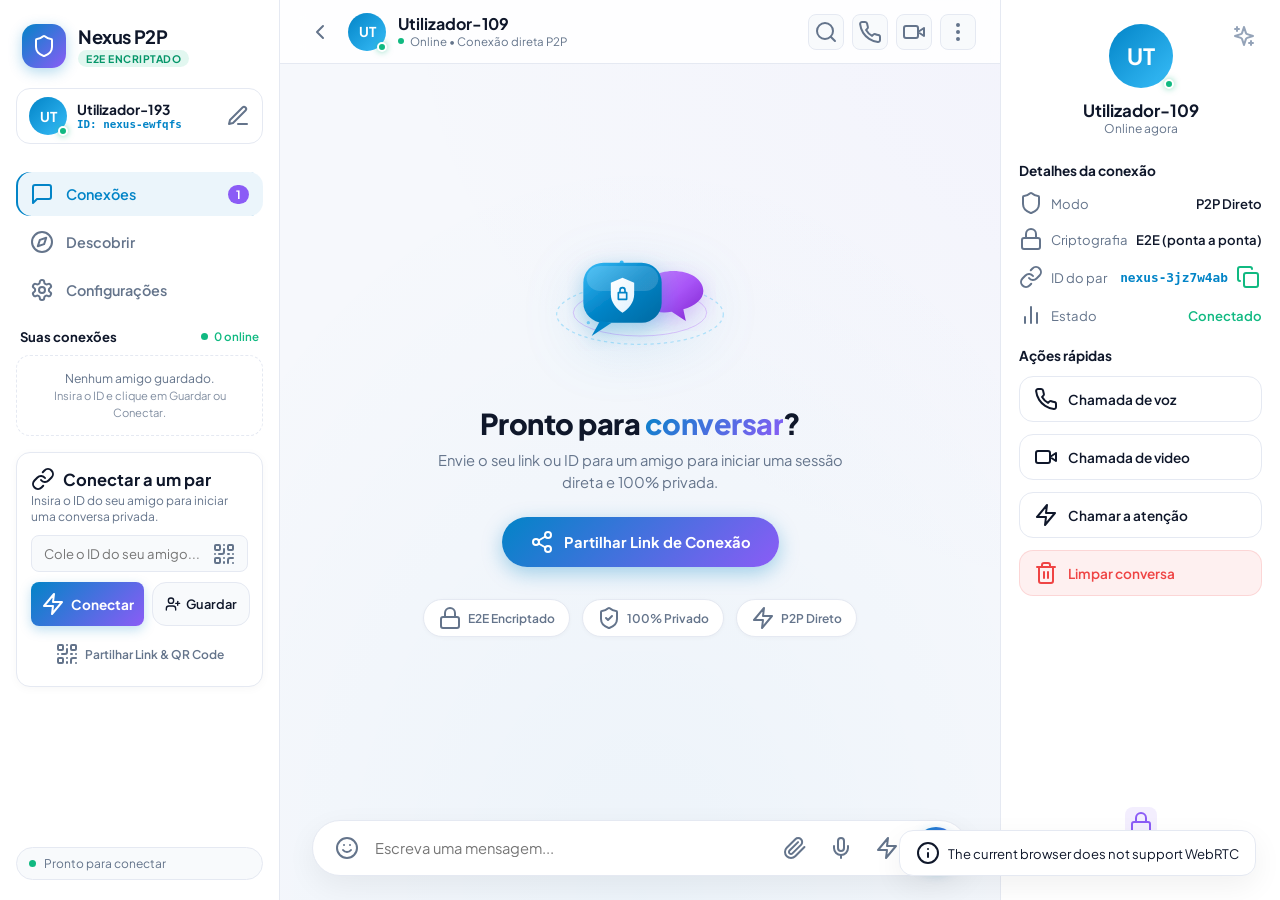
==== index.html @ d2949960 "Add files via upload" ====
<!DOCTYPE html>
<html lang="pt" data-theme="light">
<head>
  <meta charset="UTF-8">
  <meta name="viewport" content="width=device-width, initial-scale=1.0">
  <title>Nexus P2P — Chat P2P Descentralizado & Seguro</title>
  <script>
    // Deteção automática: se for telemóvel/tablet, abre a versão otimizada mobile
    if (/Android|webOS|iPhone|iPad|iPod|BlackBerry|IEMobile|Opera Mini/i.test(navigator.userAgent) || (window.innerWidth <= 768 && window.matchMedia && window.matchMedia('(pointer: coarse)').matches)) {
      if (!window.location.search.includes('desktop=true')) {
        window.location.replace('mobile.html' + window.location.hash);
      }
    }
  </script>
  <link rel="preconnect" href="https://fonts.googleapis.com">
  <link rel="preconnect" href="https://fonts.gstatic.com" crossorigin>
  <link href="https://fonts.googleapis.com/css2?family=Plus+Jakarta+Sans:wght@300;400;500;600;700;800&display=swap" rel="stylesheet">
  <link rel="stylesheet" href="style.css">
  
  <!-- Bibliotecas Locais -->
  <script src="libs/peerjs.min.js"></script>
  <script src="libs/qrcode.min.js"></script>
  <script src="libs/lucide.min.js"></script>
</head>
<body>
  <div class="app-layout">
    
    <!-- ====================================================================
         1. COLUNA ESQUERDA: SIDEBAR DE NAVEGAÇÃO E CONEXÕES
         ==================================================================== -->
    <aside class="sidebar" id="sidebar">
      <!-- CABEÇALHO DO LOGÓTIPO -->
      <div class="sidebar-header">
        <div class="brand">
          <div class="brand-logo-icon">
            <i data-lucide="shield"></i>
          </div>
          <div class="brand-text">
            <h1 class="brand-title">Nexus P2P</h1>
            <span class="badge-e2e">E2E ENCRIPTADO</span>
          </div>
        </div>
      </div>

      <!-- CARTÃO DO MEU PERFIL (FOTO E ID FIXO) -->
      <div class="my-profile-mini-card" id="myProfileMiniBtn" title="Clique para alterar a sua foto, nome ou ID permanente">
        <div class="my-profile-avatar-wrap">
          <div class="avatar-circle" id="mySidebarAvatar">Eu</div>
          <span class="status-dot online"></span>
        </div>
        <div class="my-profile-info">
          <strong id="mySidebarName">Utilizador</strong>
          <span class="my-permanent-id-badge" id="mySidebarIdBadge">ID: nexus-...</span>
        </div>
        <div class="icon-btn-edit-profile">
          <i data-lucide="edit-3"></i>
        </div>
      </div>

      <!-- MENU PRINCIPAL -->
      <nav class="sidebar-menu">
        <button class="menu-item active" id="menuConnectionsBtn">
          <div class="menu-item-left">
            <i data-lucide="message-square"></i>
            <span>Conexões</span>
          </div>
          <span class="menu-badge">1</span>
        </button>
        <button class="menu-item" id="menuDiscoverBtn">
          <div class="menu-item-left">
            <i data-lucide="compass"></i>
            <span>Descobrir</span>
          </div>
        </button>
        <button class="menu-item" id="menuSettingsBtn">
          <div class="menu-item-left">
            <i data-lucide="settings"></i>
            <span>Configurações</span>
          </div>
        </button>
      </nav>

      <!-- SECTOR: SUAS CONEXÕES -->
      <div class="connections-section">
        <div class="section-header-row">
          <span class="section-label">Suas conexões</span>
          <span class="online-indicator-pill">
            <span class="dot-green"></span>
            <span id="connectionsCountText">1 online</span>
          </span>
        </div>

        <!-- LISTA DE CONEXÕES ATIVAS -->
        <div class="active-connections-list" id="connectionsList">
          <div class="connection-item-card active" id="activePeerCard">
            <div class="connection-avatar-wrap">
              <div class="avatar-circle" id="sidebarPeerAvatar">UT</div>
              <span class="status-dot online"></span>
            </div>
            <div class="connection-info">
              <h4 class="connection-name" id="sidebarPeerName">Utilizador-109</h4>
              <span class="connection-status">
                <span class="dot-green-tiny"></span>
                <span id="sidebarPeerStatus">Online • agora</span>
              </span>
            </div>
            <div class="connection-check">
              <i data-lucide="check"></i>
            </div>
          </div>
        </div>
      </div>

      <!-- CARTÃO: CONECTAR A UM PAR -->
      <div class="connect-card">
        <div class="connect-card-header">
          <div class="connect-icon-title">
            <i data-lucide="link"></i>
            <h3>Conectar a um par</h3>
          </div>
          <p class="connect-card-desc">Insira o ID do seu amigo para iniciar uma conversa privada.</p>
        </div>

        <div class="connect-input-box">
          <input type="text" id="remotePeerIdInput" placeholder="Cole o ID do seu amigo..." autocomplete="off">
          <button class="input-inline-btn" id="inlineQrScanBtn" title="Ver / Ler QR Code">
            <i data-lucide="qr-code"></i>
          </button>
        </div>

        <div style="display:flex; gap:8px;">
          <button class="btn-gradient-connect" id="connectPeerBtn" style="flex:1;">
            <i data-lucide="zap"></i> Conectar
          </button>
          <button type="button" class="btn-action-photo" id="addFriendBtn" title="Guardar este ID na sua lista de amigos" style="padding:0 12px; display:flex; align-items:center; gap:5px; font-weight:600; font-size:0.8rem; border-radius:var(--radius-md); border:1px solid var(--border-light); background:#f8fafc; color:var(--text-dark); cursor:pointer;">
            <i data-lucide="user-plus" style="width:16px; height:16px;"></i> Guardar
          </button>
        </div>

        <button class="btn-subtle-share" id="openShareModalBtn">
          <i data-lucide="qr-code"></i> Partilhar Link & QR Code
        </button>
      </div>

      <!-- RODAPÉ DA SIDEBAR: STATUS -->
      <div class="sidebar-status-pill">
        <span class="dot-green" id="sidebarStatusDot"></span>
        <span id="sidebarStatusText">Pronto para conectar</span>
      </div>
    </aside>

    <!-- ====================================================================
         2. COLUNA CENTRAL: CHAT PRINCIPAL
         ==================================================================== -->
    <main class="chat-main-area">
      <!-- CABEÇALHO DO CHAT -->
      <header class="chat-top-header">
        <div class="chat-header-user">
          <button class="icon-nav-back" id="backToSidebarBtn" title="Voltar">
            <i data-lucide="chevron-left"></i>
          </button>
          <div class="header-avatar-wrap">
            <div class="avatar-circle header-avatar" id="chatHeaderAvatar">UT</div>
            <span class="status-dot online" id="chatHeaderStatusDot"></span>
          </div>
          <div class="header-user-meta">
            <h2 id="chatHeaderName">Utilizador-109</h2>
            <div class="header-user-sub">
              <span class="dot-green-tiny"></span>
              <span id="chatHeaderStatusText">Online • Conexão direta P2P</span>
            </div>
          </div>
        </div>

        <div class="chat-header-actions">
          <button class="header-btn" id="searchChatBtn" title="Pesquisar">
            <i data-lucide="search"></i>
          </button>
          <button class="header-btn" id="headerAudioCallBtn" title="Chamada de voz">
            <i data-lucide="phone"></i>
          </button>
          <button class="header-btn" id="headerVideoCallBtn" title="Chamada de video">
            <i data-lucide="video"></i>
          </button>
          <button class="header-btn btn-leave-chat hidden" id="headerLeaveBtn" title="Desconectar / Sair da conversa">
            <i data-lucide="log-out"></i>
          </button>
          <button class="header-btn" id="headerMoreOptionsBtn" title="Mais opções">
            <i data-lucide="more-vertical"></i>
          </button>
        </div>
      </header>

      <!-- CORPO DO CHAT COM A ILUSTRAÇÃO HERO -->
      <div class="chat-body-container" id="chatBodyContainer">
        <!-- HERO / ESTADO INICIAL -->
        <div class="chat-hero-state" id="chatHeroState">
          <!-- ILUSTRAÇÃO 3D GLOSSY DOS BALÕES E ESCUDO -->
          <div class="hero-illustration">
            <svg viewBox="0 0 240 180" class="hero-svg" fill="none" xmlns="http://www.w3.org/2000/svg">
              <defs>
                <!-- Gradientes da Ilustração -->
                <linearGradient id="blueBubbleGrad" x1="0%" y1="0%" x2="100%" y2="100%">
                  <stop offset="0%" stop-color="#38bdf8" />
                  <stop offset="50%" stop-color="#0284c7" />
                  <stop offset="100%" stop-color="#0369a1" />
                </linearGradient>
                <linearGradient id="purpleBubbleGrad" x1="0%" y1="0%" x2="100%" y2="100%">
                  <stop offset="0%" stop-color="#c084fc" />
                  <stop offset="50%" stop-color="#a855f7" />
                  <stop offset="100%" stop-color="#7e22ce" />
                </linearGradient>
                <linearGradient id="shieldGrad" x1="0%" y1="0%" x2="100%" y2="100%">
                  <stop offset="0%" stop-color="#ffffff" />
                  <stop offset="100%" stop-color="#e0f2fe" />
                </linearGradient>
                <filter id="glowFilter" x="-20%" y="-20%" width="140%" height="140%">
                  <feDropShadow dx="0" dy="8" stdDeviation="12" flood-color="#0284c7" flood-opacity="0.3" />
                </filter>
                <filter id="purpleGlow" x="-20%" y="-20%" width="140%" height="140%">
                  <feDropShadow dx="0" dy="8" stdDeviation="12" flood-color="#a855f7" flood-opacity="0.3" />
                </filter>
              </defs>

              <!-- Anéis orbitais sutis -->
              <ellipse cx="120" cy="100" rx="100" ry="36" stroke="#38bdf8" stroke-width="1.5" stroke-dasharray="4 4" opacity="0.35" />
              <ellipse cx="120" cy="98" rx="80" ry="28" stroke="#a855f7" stroke-width="1.2" opacity="0.3" />

              <!-- Partículas cintilantes -->
              <circle cx="98" cy="38" r="2.5" fill="#38bdf8" />
              <circle cx="178" cy="64" r="3" fill="#c084fc" />
              <polygon points="178,60 180,64 184,64 181,66 182,70 178,67 174,70 175,66 172,64 176,64" fill="#a855f7" opacity="0.7" />
              <circle cx="58" cy="110" r="2" fill="#38bdf8" opacity="0.6" />

              <!-- Balão Roxo de Fundo -->
              <g filter="url(#purpleGlow)">
                <path d="M125 72 C125 58 140 48 160 48 C180 48 196 58 196 72 C196 82 186 90 172 94 L175 108 L158 97 C152 98 146 98 140 97 C130 94 125 84 125 72 Z" fill="url(#purpleBubbleGrad)" />
              </g>

              <!-- Balão Azul Principal em Destaque -->
              <g filter="url(#glowFilter)">
                <rect x="52" y="38" width="94" height="72" rx="24" fill="url(#blueBubbleGrad)" />
                <!-- Cauda do balão azul -->
                <path d="M72 108 L62 126 L86 110 Z" fill="#0284c7" />

                <!-- Reflexo Glossy Interno -->
                <rect x="56" y="42" width="86" height="30" rx="16" fill="white" opacity="0.15" />

                <!-- Escudo no Centro do Balão Azul -->
                <path d="M99 56 L113 62 V76 C113 86 106 94 99 98 C92 94 85 86 85 76 V62 L99 56 Z" fill="url(#shieldGrad)" />
                <!-- Ícone de cadeado no escudo -->
                <path d="M96 74 V71 C96 69.3 97.3 68 99 68 C100.7 68 102 69.3 102 71 V74 M94 74 H104 V82 H94 Z" stroke="#0284c7" stroke-width="2" stroke-linecap="round" stroke-linejoin="round" fill="none" />
              </g>
            </svg>
          </div>

          <!-- TÍTULO PRINCIPAL COM GRADIENTE -->
          <h2 class="hero-title">
            Pronto para <span class="gradient-text">conversar</span>?
          </h2>

          <p class="hero-desc">
            Envie o seu link ou ID para um amigo para iniciar uma sessão direta e 100% privada.
          </p>

          <!-- BOTÃO PRINCIPAL DE CONEXÃO -->
          <button class="hero-cta-btn" id="heroShareBtn">
            <i data-lucide="share-2"></i> Partilhar Link de Conexão
          </button>

          <!-- DISTINTIVOS DE PRIVACIDADE E SEGURANÇA -->
          <div class="hero-trust-badges">
            <div class="trust-badge">
              <i data-lucide="lock"></i>
              <span>E2E Encriptado</span>
            </div>
            <div class="trust-badge">
              <i data-lucide="shield-check"></i>
              <span>100% Privado</span>
            </div>
            <div class="trust-badge">
              <i data-lucide="zap"></i>
              <span>P2P Direto</span>
            </div>
          </div>
        </div>

        <!-- CONTAINER DE MENSAGENS REAIS (QUANDO CONVERSANDO) -->
        <div class="messages-flow-container hidden" id="messagesFlowContainer"></div>
      </div>

      <!-- INDICADOR DE DIGITAÇÃO -->
      <div class="typing-indicator-bar hidden" id="typingIndicatorBar">
        <span id="typingSenderText">O par está a escrever</span>
        <span class="typing-pulse-dots">
          <span></span><span></span><span></span>
        </span>
      </div>

      <!-- BARRA DE ENTRADA ARREDONDADA (PILL INPUT BAR) -->
      <footer class="chat-input-wrapper">
        <!-- FORMULÁRIO DE ENVIO -->
        <form class="pill-chat-form" id="pillChatForm">
          <input type="file" id="fileAttachmentInput" style="display:none;" multiple>
          
          <button type="button" class="pill-icon-btn" id="emojiButton" title="Emojis">
            <i data-lucide="smile"></i>
          </button>

          <input 
            type="text" 
            id="mainMessageInput" 
            class="pill-text-input" 
            placeholder="Escreva uma mensagem..."
            autocomplete="off"
          >

          <button type="button" class="pill-icon-btn" id="paperclipBtn" title="Anexar ficheiro ou imagem">
            <i data-lucide="paperclip"></i>
          </button>

          <button type="button" class="pill-icon-btn" id="micVoiceBtn" title="Gravar áudio de voz">
            <i data-lucide="mic"></i>
          </button>

          <button type="button" class="pill-icon-btn btn-nudge" id="nudgeBtn" title="Chamar a atenção (Zumbido / Tremer ecrã)">
            <i data-lucide="zap"></i>
          </button>

          <button type="submit" class="pill-send-btn" id="mainSendBtn" title="Enviar mensagem">
            <i data-lucide="send"></i>
          </button>
        </form>

        <!-- EMOJIS POPUP -->
        <div class="floating-emojis-popup hidden" id="emojisPopup">
          <span class="quick-emoji">👍</span>
          <span class="quick-emoji">❤️</span>
          <span class="quick-emoji">🔥</span>
          <span class="quick-emoji">😂</span>
          <span class="quick-emoji">🎉</span>
          <span class="quick-emoji">🚀</span>
          <span class="quick-emoji">👀</span>
          <span class="quick-emoji">🙏</span>
        </div>

        <!-- BARRA FLUTUANTE DE GRAVAÇÃO DE VOZ -->
        <div class="floating-voice-bar hidden" id="floatingVoiceBar">
          <div class="voice-rec-status">
            <span class="rec-red-dot"></span>
            <span class="rec-clock" id="recClockDisplay">00:00</span>
            <span>A gravar nota de voz...</span>
          </div>
          <div class="voice-rec-btns">
            <button type="button" class="icon-btn-danger" id="cancelRecBtn"><i data-lucide="trash-2"></i></button>
            <button type="button" class="btn-voice-send" id="sendRecBtn"><i data-lucide="send"></i> Enviar</button>
          </div>
        </div>
      </footer>
    </main>

    <!-- ====================================================================
         3. COLUNA DIREITA: PAINEL DE DETALHES DO PAR
         ==================================================================== -->
    <aside class="peer-sidebar" id="peerSidebar">
      <!-- PERFIL DO PAR -->
      <div class="peer-profile-header">
        <div class="peer-profile-avatar-wrap">
          <div class="avatar-circle large-avatar" id="rightPanelAvatar">UT</div>
          <span class="status-dot online"></span>
        </div>
        <button class="sparkle-btn" title="Privacidade Garantida">
          <i data-lucide="sparkles"></i>
        </button>
        <h3 class="peer-profile-name" id="rightPanelName">Utilizador-109</h3>
        <span class="peer-profile-status" id="rightPanelStatus">Online agora</span>
      </div>

      <!-- SECÇÃO: DETALHES DA CONEXÃO -->
      <div class="sidebar-info-section">
        <h4 class="info-section-title">Detalhes da conexão</h4>

        <div class="detail-row">
          <div class="detail-label">
            <i data-lucide="shield"></i>
            <span>Modo</span>
          </div>
          <strong class="detail-value" id="detailModeVal">P2P Direto</strong>
        </div>

        <div class="detail-row">
          <div class="detail-label">
            <i data-lucide="lock"></i>
            <span>Criptografia</span>
          </div>
          <strong class="detail-value" id="detailCryptoVal">E2E (ponta a ponta)</strong>
        </div>

        <div class="detail-row">
          <div class="detail-label">
            <i data-lucide="link"></i>
            <span>ID do par</span>
          </div>
          <div class="detail-value-copy">
            <code class="code-id-green" id="rightPanelPeerId">nexus-3jz7w4ab</code>
            <button class="copy-icon-btn-green" id="copyPartnerIdBtn" title="Copiar ID do par">
              <i data-lucide="copy"></i>
            </button>
          </div>
        </div>

        <div class="detail-row">
          <div class="detail-label">
            <i data-lucide="bar-chart-2"></i>
            <span>Estado</span>
          </div>
          <strong class="detail-value text-green" id="detailStatusVal">Conectado</strong>
        </div>
      </div>

      <!-- SECÇÃO: AÇÕES RÁPIDAS -->
      <div class="sidebar-info-section">
        <h4 class="info-section-title">Ações rápidas</h4>

        <button class="action-outline-btn" id="rightPanelAudioCallBtn">
          <i data-lucide="phone"></i>
          <span>Chamada de voz</span>
        </button>

        <button class="action-outline-btn" id="rightPanelVideoCallBtn">
          <i data-lucide="video"></i>
          <span>Chamada de video</span>
        </button>

        <button class="action-outline-btn" id="rightPanelNudgeBtn">
          <i data-lucide="zap"></i>
          <span>Chamar a atenção</span>
        </button>

        <button class="action-danger-btn" id="rightPanelClearChatBtn">
          <i data-lucide="trash-2"></i>
          <span>Limpar conversa</span>
        </button>
      </div>

      <!-- RODAPÉ DE PRIVACIDADE -->
      <div class="privacy-bottom-banner">
        <div class="privacy-lock-icon">
          <i data-lucide="lock"></i>
        </div>
        <p class="privacy-text">A sua privacidade é a nossa prioridade</p>
      </div>
    </aside>

  </div>

  <!-- ====================================================================
       MODAIS: PARTILHA / QR CODE, CHAMADA P2P E LIGHTBOX
       ==================================================================== -->
  <!-- MODAL DE PARTILHA & QR CODE -->
  <div class="modal-backdrop hidden" id="shareModal">
    <div class="modal-card">
      <div class="modal-card-header">
        <h3><i data-lucide="qr-code"></i> Convidar para o Nexus P2P</h3>
        <button class="icon-btn-close" id="closeShareModalBtn"><i data-lucide="x"></i></button>
      </div>
      <div class="modal-card-body">
        <p>Partilhe o link ou mostre o QR Code para conectar com 1 clique:</p>
        <div class="qr-canvas-holder">
          <div id="qrcodeBox"></div>
        </div>
        <div class="modal-field">
          <label>Link Direto de Conexão:</label>
          <div class="input-with-btn">
            <input type="text" id="shareLinkInput" readonly>
            <button class="btn-copy-modal" id="copyShareLinkBtn"><i data-lucide="copy"></i> Copiar</button>
          </div>
        </div>
        <div class="modal-field">
          <label>O teu ID:</label>
          <div class="input-with-btn">
            <input type="text" id="myIdModalInput" readonly>
            <button class="btn-copy-modal" id="copyMyIdModalBtn"><i data-lucide="copy"></i> Copiar ID</button>
          </div>
        </div>
      </div>
    </div>
  </div>

  <!-- MODAL DE CONFIGURAÇÕES & PERFIL (DESKTOP) -->
  <div class="modal-backdrop hidden" id="settingsModal">
    <div class="modal-card">
      <div class="modal-card-header">
        <h3><i data-lucide="settings"></i> Perfil e Configurações</h3>
        <button class="icon-btn-close" id="closeSettingsModalBtn"><i data-lucide="x"></i></button>
      </div>
      <div class="modal-card-body">
        <!-- FOTO DE PERFIL -->
        <div class="settings-photo-section">
          <div class="settings-avatar-wrap">
            <div class="avatar-circle settings-avatar-circle" id="settingsAvatarPreview">Eu</div>
            <label for="desktopPhotoInput" class="btn-avatar-camera-overlay" title="Carregar Foto">
              <i data-lucide="camera"></i>
            </label>
            <input type="file" id="desktopPhotoInput" accept="image/*" style="display:none;">
          </div>
          <div class="settings-photo-info">
            <h4>A sua Foto de Perfil</h4>
            <p>Os seus amigos verão esta foto no chat e nas chamadas.</p>
            <div class="photo-btn-row">
              <button class="btn-action-photo" id="desktopUploadPhotoBtn"><i data-lucide="upload"></i> Escolher Foto</button>
              <button class="btn-action-photo danger hidden" id="desktopRemovePhotoBtn"><i data-lucide="trash-2"></i> Remover Foto</button>
            </div>
          </div>
        </div>

        <div class="modal-field">
          <label>O seu Nome de Exibição:</label>
          <div class="input-with-btn">
            <input type="text" id="settingsNickInput" maxlength="18" placeholder="Ex: Victor">
            <button class="btn-copy-modal" id="btnSaveDesktopNick"><i data-lucide="check"></i> Guardar Nome</button>
          </div>
        </div>

        <div class="modal-field">
          <label>O seu ID Fixo / Permanente:</label>
          <div class="input-with-btn">
            <input type="text" id="settingsCustomIdInput" maxlength="24" placeholder="Ex: victor-pc">
            <button class="btn-copy-modal" id="btnSaveDesktopId"><i data-lucide="save"></i> Guardar ID</button>
            <button class="btn-copy-modal" id="btnRegenDesktopId" title="Gerar novo ID aleatório"><i data-lucide="refresh-cw"></i></button>
          </div>
          <small class="field-hint">Este ID é permanente e fica guardado no seu computador. Pode personalizá-lo para que os seus amigos usem sempre o mesmo.</small>
        </div>
      </div>
    </div>
  </div>

  <!-- MODAL DE CHAMADA DE VÍDEO / VOZ -->
  <div class="call-modal-fullscreen hidden" id="callOverlay">
    <div class="call-modal-box">
      <div class="call-modal-header">
        <span id="callModalTitle">Chamada P2P em Curso</span>
        <span class="call-duration-tag" id="callDurationDisplay">00:00</span>
      </div>
      <div class="call-video-stage" id="callVideoStage">
        <video id="remoteVideoFeed" autoplay playsinline></video>
        <div class="call-fallback-stage" id="callVideoFallback">
          <div class="avatar-circle call-large-avatar" id="callFallbackAvatar">UT</div>
          <p id="callFallbackText">A estabelecer stream...</p>
        </div>
        <div class="call-pip-video" id="localVideoPip">
          <video id="localVideoFeed" autoplay playsinline muted></video>
          <span>Você</span>
        </div>
      </div>

      <!-- PALCO EXCLUSIVO PARA CHAMADA DE VOZ (SEM VÍDEO) -->
      <div class="call-audio-stage hidden" id="callAudioStage">
        <audio id="remoteAudioFeed" autoplay></audio>
        <div class="audio-caller-box">
          <div class="audio-avatar-pulse">
            <div class="avatar-circle audio-avatar-large" id="audioCallAvatar">UT</div>
          </div>
          <h3 id="audioCallName">Utilizador</h3>
          <span class="audio-call-status"><i data-lucide="phone"></i> Chamada de Voz P2P</span>
        </div>
      </div>

      <div class="call-controls-bar">
        <button class="call-btn-circle" id="callMuteBtn" title="Silenciar"><i data-lucide="mic"></i></button>
        <button class="call-btn-circle" id="callCameraBtn" title="Câmara"><i data-lucide="video"></i></button>
        <button class="call-btn-circle call-hangup" id="callHangupBtn" title="Terminar"><i data-lucide="phone-off"></i></button>
      </div>
    </div>
  </div>

  <!-- POPUP DE CHAMADA A RECEBER -->
  <div class="incoming-ring-banner hidden" id="incomingRingBanner">
    <div class="incoming-ring-card">
      <div class="incoming-avatar-circle" id="incomingRingAvatar">UT</div>
      <div class="incoming-info">
        <h4 id="incomingRingName">Utilizador-109</h4>
        <p id="incomingRingType">Chamada P2P a entrar...</p>
      </div>
      <div class="incoming-btns">
        <button class="btn-circle-red" id="rejectIncomingCallBtn"><i data-lucide="phone-off"></i></button>
        <button class="btn-circle-green" id="acceptIncomingCallBtn"><i data-lucide="phone"></i></button>
      </div>
    </div>
  </div>

  <!-- LIGHTBOX DE IMAGENS -->
  <div class="image-lightbox-overlay hidden" id="imageLightbox">
    <button class="lightbox-close-btn" id="closeLightboxBtn"><i data-lucide="x"></i></button>
    <img src="" id="lightboxImageEl" alt="Foto">
  </div>

  <!-- CONTAINER DE TOASTS -->
  <div class="toasts-shelf" id="toastsShelf"></div>

  <!-- SCRIPTS -->
  <script src="webrtc.js"></script>
  <script src="app.js"></script>
</body>
</html>
---- style.css ----
/* ==========================================================================
   NEXUS P2P - FIDELIDADE VISUAL EXATA À IMAGEM DE REFERÊNCIA
   Design limpo, contemporâneo, 3 colunas, tema claro elegante com acentos gradientes.
   ========================================================================== */

:root {
  --bg-app: #f6f8fc;
  --bg-sidebar: #ffffff;
  --bg-panel: #ffffff;
  --bg-card: #ffffff;
  --bg-subtle: #f8fafc;
  --bg-input: #ffffff;
  
  --border-light: #e5e9f2;
  --border-subtle: #edf2f7;
  
  --primary-blue: #0284c7;
  --primary-cyan: #06b6d4;
  --primary-purple: #8b5cf6;
  --gradient-brand: linear-gradient(135deg, #0284c7 0%, #8b5cf6 100%);
  --gradient-cta: linear-gradient(135deg, #0284c7 0%, #8b5cf6 100%);
  
  --text-dark: #0f172a;
  --text-body: #334155;
  --text-muted: #64748b;
  --text-dim: #94a3b8;
  
  --green-online: #10b981;
  --green-badge-bg: rgba(16, 185, 129, 0.12);
  --red-danger: #ef4444;
  --red-soft-bg: rgba(239, 68, 68, 0.08);
  
  --font-sans: 'Plus Jakarta Sans', system-ui, -apple-system, sans-serif;
  --radius-sm: 8px;
  --radius-md: 14px;
  --radius-lg: 20px;
  --radius-pill: 9999px;
  
  --shadow-card: 0 2px 10px rgba(0, 0, 0, 0.03);
  --shadow-floating: 0 10px 30px rgba(0, 0, 0, 0.06);
  --shadow-btn: 0 4px 14px rgba(2, 132, 199, 0.25);
}

* {
  margin: 0;
  padding: 0;
  box-sizing: border-box;
  font-family: var(--font-sans);
  -webkit-font-smoothing: antialiased;
}

body {
  background-color: var(--bg-app);
  color: var(--text-dark);
  height: 100vh;
  overflow: hidden;
}

/* ==========================================================================
   LAYOUT GERAL DE 3 COLUNAS
   ========================================================================== */
.app-layout {
  display: grid;
  grid-template-columns: 280px 1fr 280px;
  height: 100vh;
  width: 100vw;
  background-color: var(--bg-app);
  background-image: 
    radial-gradient(at 100% 0%, rgba(139, 92, 246, 0.04) 0px, transparent 50%),
    radial-gradient(at 50% 100%, rgba(2, 132, 199, 0.04) 0px, transparent 60%);
}

/* Scrollbar Personalizada */
::-webkit-scrollbar {
  width: 5px;
  height: 5px;
}
::-webkit-scrollbar-track {
  background: transparent;
}
::-webkit-scrollbar-thumb {
  background: #cbd5e1;
  border-radius: var(--radius-pill);
}

/* ==========================================================================
   1. COLUNA ESQUERDA: SIDEBAR
   ========================================================================== */
.sidebar {
  background: var(--bg-sidebar);
  border-right: 1px solid var(--border-light);
  display: flex;
  flex-direction: column;
  padding: 20px 16px;
  gap: 16px;
  overflow-y: auto;
  z-index: 20;
}

.sidebar-header {
  padding: 4px 6px;
}

.brand {
  display: flex;
  align-items: center;
  gap: 12px;
}

.brand-logo-icon {
  width: 44px;
  height: 44px;
  border-radius: var(--radius-md);
  background: var(--gradient-brand);
  display: flex;
  align-items: center;
  justify-content: center;
  color: white;
  box-shadow: 0 4px 14px rgba(2, 132, 199, 0.3);
}

.brand-logo-icon i {
  width: 22px;
  height: 22px;
}

.brand-text {
  display: flex;
  flex-direction: column;
  gap: 2px;
}

.brand-title {
  font-size: 1.15rem;
  font-weight: 700;
  letter-spacing: -0.4px;
  color: var(--text-dark);
}

.badge-e2e {
  font-size: 0.65rem;
  font-weight: 700;
  letter-spacing: 0.5px;
  color: #059669;
  background: rgba(16, 185, 129, 0.12);
  padding: 2px 8px;
  border-radius: var(--radius-pill);
  width: fit-content;
}

/* Menu Principal */
.sidebar-menu {
  display: flex;
  flex-direction: column;
  gap: 4px;
}

.menu-item {
  display: flex;
  align-items: center;
  justify-content: space-between;
  padding: 10px 14px;
  border-radius: var(--radius-md);
  background: transparent;
  border: none;
  color: var(--text-muted);
  font-size: 0.9rem;
  font-weight: 600;
  cursor: pointer;
  transition: all 0.15s;
}

.menu-item:hover {
  background: #f1f5f9;
  color: var(--text-dark);
}

.menu-item.active {
  background: rgba(2, 132, 199, 0.08);
  color: var(--primary-blue);
  box-shadow: inset 2px 0 0 var(--primary-blue);
}

.menu-item-left {
  display: flex;
  align-items: center;
  gap: 12px;
}

.menu-item-left i {
  width: 18px;
  height: 18px;
}

.menu-badge {
  background: #8b5cf6;
  color: white;
  font-size: 0.72rem;
  font-weight: 700;
  padding: 2px 8px;
  border-radius: var(--radius-pill);
}

/* Secção "Suas Conexões" */
.connections-section {
  display: flex;
  flex-direction: column;
  gap: 10px;
}

.section-header-row {
  display: flex;
  align-items: center;
  justify-content: space-between;
  padding: 0 4px;
}

.section-label {
  font-size: 0.82rem;
  font-weight: 700;
  color: var(--text-dark);
}

.online-indicator-pill {
  display: flex;
  align-items: center;
  gap: 6px;
  font-size: 0.72rem;
  font-weight: 600;
  color: var(--green-online);
}

.dot-green {
  width: 7px;
  height: 7px;
  border-radius: var(--radius-pill);
  background-color: var(--green-online);
}

.dot-green-tiny {
  width: 6px;
  height: 6px;
  border-radius: var(--radius-pill);
  background-color: var(--green-online);
  display: inline-block;
}

.active-connections-list {
  display: flex;
  flex-direction: column;
  gap: 6px;
}

.connection-item-card {
  display: flex;
  align-items: center;
  gap: 12px;
  padding: 10px 12px;
  border-radius: var(--radius-md);
  border: 1px solid var(--border-light);
  background: #ffffff;
  cursor: pointer;
  transition: all 0.2s;
}

.connection-item-card:hover {
  border-color: #cbd5e1;
  background: #f8fafc;
}

.connection-item-card.active {
  background: #f8fafc;
  border-color: #cbd5e1;
  box-shadow: var(--shadow-card);
}

.connection-avatar-wrap {
  position: relative;
}

.avatar-circle {
  width: 38px;
  height: 38px;
  border-radius: var(--radius-pill);
  background: linear-gradient(135deg, #0284c7 0%, #38bdf8 100%);
  color: white;
  display: flex;
  align-items: center;
  justify-content: center;
  font-weight: 700;
  font-size: 0.85rem;
  user-select: none;
  overflow: hidden;
  flex-shrink: 0;
}

.status-dot {
  width: 10px;
  height: 10px;
  border-radius: var(--radius-pill);
  border: 2px solid white;
  position: absolute;
  bottom: -1px;
  right: -1px;
}

.status-dot.online {
  background-color: var(--green-online);
  box-shadow: 0 0 6px rgba(16, 185, 129, 0.5);
}

.status-dot.offline {
  background-color: var(--red-danger);
  box-shadow: 0 0 6px rgba(239, 68, 68, 0.5);
}

.dot-red-tiny {
  width: 6px;
  height: 6px;
  border-radius: var(--radius-pill);
  background-color: var(--red-danger);
  display: inline-block;
}

.btn-edit-contact {
  background: transparent;
  border: none;
  color: var(--text-muted);
  cursor: pointer;
  padding: 4px;
  border-radius: var(--radius-sm);
  display: flex;
  align-items: center;
  justify-content: center;
  opacity: 0.4;
  transition: all 0.2s ease;
}

.connection-item-card:hover .btn-edit-contact {
  opacity: 1;
}

.btn-edit-contact:hover {
  color: var(--primary-blue);
  background: rgba(2, 132, 199, 0.12);
}

.btn-remove-contact {
  background: transparent;
  border: none;
  color: var(--text-muted);
  cursor: pointer;
  padding: 4px;
  border-radius: var(--radius-sm);
  display: flex;
  align-items: center;
  justify-content: center;
  opacity: 0.4;
  transition: all 0.2s ease;
}

.connection-item-card:hover .btn-remove-contact {
  opacity: 1;
}

.btn-remove-contact:hover {
  color: var(--red-danger);
  background: rgba(239, 68, 68, 0.12);
}

.empty-contacts-hint {
  padding: 14px 10px;
  text-align: center;
  font-size: 0.76rem;
  color: var(--text-muted);
  border: 1px dashed var(--border-light);
  border-radius: var(--radius-md);
  background: rgba(255, 255, 255, 0.6);
  line-height: 1.4;
}

.connection-info {
  flex: 1;
  min-width: 0;
}

.connection-name {
  font-size: 0.88rem;
  font-weight: 700;
  color: var(--text-dark);
  white-space: nowrap;
  overflow: hidden;
  text-overflow: ellipsis;
}

.connection-status {
  display: flex;
  align-items: center;
  gap: 5px;
  font-size: 0.72rem;
  color: var(--text-muted);
}

.connection-check {
  color: var(--primary-blue);
  display: flex;
  align-items: center;
}

.connection-check i {
  width: 16px;
  height: 16px;
}

/* Cartão "Conectar a um par" */
.connect-card {
  background: #ffffff;
  border: 1px solid var(--border-light);
  border-radius: var(--radius-md);
  padding: 14px;
  display: flex;
  flex-direction: column;
  gap: 10px;
  box-shadow: var(--shadow-card);
}

.connect-icon-title {
  display: flex;
  align-items: center;
  gap: 8px;
  font-size: 0.88rem;
  font-weight: 700;
  color: var(--text-dark);
}

.connect-icon-title i {
  width: 16px;
  height: 16px;
  color: var(--text-muted);
}

.connect-card-desc {
  font-size: 0.75rem;
  color: var(--text-muted);
  line-height: 1.35;
  margin-top: 2px;
}

.connect-input-box {
  position: relative;
  display: flex;
  align-items: center;
}

.connect-input-box input {
  width: 100%;
  padding: 9px 36px 9px 12px;
  background: var(--bg-subtle);
  border: 1px solid var(--border-light);
  border-radius: var(--radius-sm);
  font-size: 0.82rem;
  color: var(--text-dark);
  outline: none;
  transition: border-color 0.15s;
}

.connect-input-box input:focus {
  border-color: var(--primary-blue);
  background: #ffffff;
}

.input-inline-btn {
  position: absolute;
  right: 8px;
  background: transparent;
  border: none;
  color: var(--text-muted);
  cursor: pointer;
  display: flex;
  align-items: center;
  padding: 4px;
}

.input-inline-btn:hover {
  color: var(--primary-blue);
}

.input-inline-btn i {
  width: 16px;
  height: 16px;
}

.btn-gradient-connect {
  width: 100%;
  padding: 10px;
  border: none;
  border-radius: var(--radius-sm);
  background: var(--gradient-brand);
  color: white;
  font-weight: 700;
  font-size: 0.85rem;
  cursor: pointer;
  display: flex;
  align-items: center;
  justify-content: center;
  gap: 6px;
  box-shadow: 0 4px 12px rgba(2, 132, 199, 0.25);
  transition: all 0.2s;
}

.btn-gradient-connect:hover {
  opacity: 0.95;
  transform: translateY(-1px);
}

.btn-subtle-share {
  background: transparent;
  border: none;
  color: var(--text-muted);
  font-size: 0.75rem;
  font-weight: 600;
  cursor: pointer;
  display: flex;
  align-items: center;
  justify-content: center;
  gap: 6px;
  padding: 6px;
}

.btn-subtle-share:hover {
  color: var(--text-dark);
}

.btn-subtle-share i {
  width: 14px;
  height: 14px;
}

/* Status Pill da Sidebar */
.sidebar-status-pill {
  margin-top: auto;
  background: #f8fafc;
  border: 1px solid var(--border-light);
  padding: 8px 12px;
  border-radius: var(--radius-pill);
  display: flex;
  align-items: center;
  gap: 8px;
  font-size: 0.75rem;
  color: var(--text-muted);
}

/* ==========================================================================
   2. COLUNA CENTRAL: CHAT PRINCIPAL
   ========================================================================== */
.chat-main-area {
  display: flex;
  flex-direction: column;
  height: 100vh;
  position: relative;
  overflow: hidden;
  background: transparent;
}

/* Top Header */
.chat-top-header {
  height: 64px;
  background: rgba(255, 255, 255, 0.85);
  backdrop-filter: blur(12px);
  border-bottom: 1px solid var(--border-light);
  display: flex;
  align-items: center;
  justify-content: space-between;
  padding: 0 24px;
  z-index: 10;
}

.chat-header-user {
  display: flex;
  align-items: center;
  gap: 12px;
}

.icon-nav-back {
  background: transparent;
  border: none;
  color: var(--text-muted);
  cursor: pointer;
  display: flex;
  align-items: center;
  padding: 4px;
}

.icon-nav-back i {
  width: 20px;
  height: 20px;
}

.header-avatar-wrap {
  position: relative;
}

.header-user-meta h2 {
  font-size: 1rem;
  font-weight: 700;
  line-height: 1.2;
}

.header-user-sub {
  display: flex;
  align-items: center;
  gap: 6px;
  font-size: 0.72rem;
  color: var(--text-muted);
}

.chat-header-actions {
  display: flex;
  align-items: center;
  gap: 8px;
}

.header-btn {
  width: 36px;
  height: 36px;
  border-radius: var(--radius-sm);
  background: #f8fafc;
  border: 1px solid var(--border-light);
  color: var(--text-muted);
  cursor: pointer;
  display: flex;
  align-items: center;
  justify-content: center;
  transition: all 0.15s;
}

.header-btn:hover {
  background: #edf2f7;
  color: var(--text-dark);
}

.header-btn i {
  width: 17px;
  height: 17px;
}

.btn-leave-chat {
  color: var(--danger) !important;
}

.btn-leave-chat:hover {
  background: rgba(239, 68, 68, 0.1) !important;
  color: var(--danger) !important;
}

/* Chat Body */
.chat-body-container {
  flex: 1;
  overflow-y: auto;
  position: relative;
  display: flex;
  flex-direction: column;
}

/* HERO / ESTADO INICIAL */
.chat-hero-state {
  margin: auto;
  display: flex;
  flex-direction: column;
  align-items: center;
  text-align: center;
  padding: 24px;
  max-width: 500px;
}

.hero-illustration {
  margin-bottom: 20px;
}

.hero-svg {
  width: 200px;
  height: 150px;
  filter: drop-shadow(0 15px 30px rgba(2, 132, 199, 0.15));
}

.hero-title {
  font-size: 1.8rem;
  font-weight: 800;
  letter-spacing: -0.5px;
  margin-bottom: 8px;
  color: var(--text-dark);
}

.gradient-text {
  background: linear-gradient(135deg, #0284c7 0%, #8b5cf6 100%);
  -webkit-background-clip: text;
  -webkit-text-fill-color: transparent;
}

.hero-desc {
  font-size: 0.92rem;
  color: var(--text-muted);
  line-height: 1.5;
  margin-bottom: 24px;
  max-width: 420px;
}

.hero-cta-btn {
  padding: 13px 28px;
  border-radius: var(--radius-pill);
  background: var(--gradient-brand);
  color: white;
  font-weight: 700;
  font-size: 0.92rem;
  border: none;
  cursor: pointer;
  display: inline-flex;
  align-items: center;
  gap: 10px;
  box-shadow: 0 6px 20px rgba(2, 132, 199, 0.35);
  transition: all 0.2s;
  margin-bottom: 32px;
}

.hero-cta-btn:hover {
  transform: translateY(-2px);
  box-shadow: 0 8px 25px rgba(2, 132, 199, 0.45);
}

.hero-trust-badges {
  display: flex;
  align-items: center;
  justify-content: center;
  gap: 12px;
  flex-wrap: wrap;
}

.trust-badge {
  background: #ffffff;
  border: 1px solid var(--border-light);
  padding: 6px 14px;
  border-radius: var(--radius-pill);
  font-size: 0.75rem;
  font-weight: 600;
  color: var(--text-muted);
  display: flex;
  align-items: center;
  gap: 6px;
  box-shadow: 0 1px 4px rgba(0, 0, 0, 0.03);
}

.trust-badge i {
  width: 14px;
  height: 14px;
  color: var(--primary-blue);
}

/* Mensagens Reais */
.messages-flow-container {
  padding: 24px;
  display: flex;
  flex-direction: column;
  gap: 14px;
}

.msg-row {
  display: flex;
  gap: 10px;
  max-width: 75%;
}

.msg-row.me {
  margin-left: auto;
  flex-direction: row-reverse;
}

.msg-bubble {
  padding: 12px 16px;
  border-radius: var(--radius-md);
  font-size: 0.92rem;
  line-height: 1.45;
  box-shadow: var(--shadow-card);
  word-break: break-word;
}

.msg-row.peer .msg-bubble {
  background: #ffffff;
  border: 1px solid var(--border-light);
  color: var(--text-dark);
  border-top-left-radius: 4px;
}

.msg-row.me .msg-bubble {
  background: var(--gradient-brand);
  color: white;
  border-top-right-radius: 4px;
}

.msg-meta {
  display: flex;
  align-items: center;
  justify-content: flex-end;
  gap: 6px;
  margin-top: 4px;
  font-size: 0.68rem;
  opacity: 0.75;
}

.msg-image {
  max-width: 300px;
  max-height: 220px;
  border-radius: var(--radius-sm);
  margin-bottom: 6px;
  cursor: pointer;
}

.msg-file-card {
  display: flex;
  align-items: center;
  gap: 10px;
  background: rgba(0, 0, 0, 0.05);
  padding: 8px 12px;
  border-radius: var(--radius-sm);
}

.msg-row.me .msg-file-card {
  background: rgba(0, 0, 0, 0.15);
}

/* Typing Indicator */
.typing-indicator-bar {
  padding: 6px 32px;
  font-size: 0.75rem;
  color: var(--text-muted);
  display: flex;
  align-items: center;
  gap: 8px;
}

.typing-pulse-dots span {
  display: inline-block;
  width: 4px;
  height: 4px;
  background: var(--primary-blue);
  border-radius: var(--radius-pill);
  animation: typingDot 1.4s infinite;
}
.typing-pulse-dots span:nth-child(2) { animation-delay: 0.2s; }
.typing-pulse-dots span:nth-child(3) { animation-delay: 0.4s; }

@keyframes typingDot {
  0%, 80%, 100% { transform: scale(0.6); opacity: 0.4; }
  40% { transform: scale(1.1); opacity: 1; }
}

/* Barra de Entrada Arredondada (Pill Input Bar) */
.chat-input-wrapper {
  padding: 16px 32px 24px 32px;
  position: relative;
}

.pill-chat-form {
  background: #ffffff;
  border: 1px solid var(--border-light);
  border-radius: var(--radius-pill);
  box-shadow: var(--shadow-floating);
  display: flex;
  align-items: center;
  padding: 6px 10px 6px 16px;
  gap: 10px;
}

.pill-text-input {
  flex: 1;
  background: transparent;
  border: none;
  outline: none;
  font-size: 0.92rem;
  color: var(--text-dark);
}

.pill-icon-btn {
  background: transparent;
  border: none;
  color: var(--text-muted);
  cursor: pointer;
  display: flex;
  align-items: center;
  justify-content: center;
  padding: 6px;
  border-radius: var(--radius-pill);
  transition: color 0.15s;
}

.pill-icon-btn:hover {
  color: var(--text-dark);
}

.pill-icon-btn i {
  width: 20px;
  height: 20px;
}

.pill-send-btn {
  width: 42px;
  height: 42px;
  border-radius: var(--radius-pill);
  background: var(--gradient-brand);
  color: white;
  border: none;
  cursor: pointer;
  display: flex;
  align-items: center;
  justify-content: center;
  box-shadow: 0 4px 12px rgba(2, 132, 199, 0.3);
  transition: all 0.2s;
}

.pill-send-btn:hover {
  transform: scale(1.05);
  box-shadow: 0 6px 16px rgba(2, 132, 199, 0.45);
}

.pill-send-btn i {
  width: 18px;
  height: 18px;
}

.floating-emojis-popup {
  position: absolute;
  bottom: 84px;
  left: 40px;
  background: #ffffff;
  border: 1px solid var(--border-light);
  border-radius: var(--radius-md);
  padding: 8px 12px;
  display: flex;
  gap: 8px;
  box-shadow: var(--shadow-floating);
}

.quick-emoji {
  font-size: 1.3rem;
  cursor: pointer;
}

.floating-voice-bar {
  position: absolute;
  inset: 16px 32px 24px 32px;
  background: #ffffff;
  border: 1px solid var(--red-danger);
  border-radius: var(--radius-pill);
  box-shadow: var(--shadow-floating);
  display: flex;
  align-items: center;
  justify-content: space-between;
  padding: 0 20px;
}

.voice-rec-status {
  display: flex;
  align-items: center;
  gap: 10px;
  font-size: 0.85rem;
}

.rec-red-dot {
  width: 10px;
  height: 10px;
  border-radius: var(--radius-pill);
  background: var(--red-danger);
}

.rec-clock {
  font-family: monospace;
  font-weight: 700;
  color: var(--red-danger);
}

.voice-rec-btns {
  display: flex;
  align-items: center;
  gap: 10px;
}

.icon-btn-danger {
  background: var(--red-soft-bg);
  border: none;
  color: var(--red-danger);
  width: 36px;
  height: 36px;
  border-radius: var(--radius-pill);
  display: flex;
  align-items: center;
  justify-content: center;
  cursor: pointer;
}

.btn-voice-send {
  background: var(--gradient-brand);
  border: none;
  color: white;
  padding: 8px 16px;
  border-radius: var(--radius-pill);
  font-weight: 600;
  font-size: 0.85rem;
  cursor: pointer;
  display: flex;
  align-items: center;
  gap: 6px;
}

/* ==========================================================================
   3. COLUNA DIREITA: PAINEL DE DETALHES DO PAR
   ========================================================================== */
.peer-sidebar {
  background: var(--bg-sidebar);
  border-left: 1px solid var(--border-light);
  display: flex;
  flex-direction: column;
  padding: 24px 18px;
  gap: 20px;
  overflow-y: auto;
  z-index: 20;
}

.peer-profile-header {
  display: flex;
  flex-direction: column;
  align-items: center;
  text-align: center;
  position: relative;
  padding-bottom: 6px;
}

.peer-profile-avatar-wrap {
  position: relative;
  margin-bottom: 12px;
}

.large-avatar {
  width: 64px;
  height: 64px;
  font-size: 1.4rem;
}

.sparkle-btn {
  position: absolute;
  top: 0;
  right: 6px;
  background: transparent;
  border: none;
  color: var(--text-dim);
  cursor: pointer;
}

.sparkle-btn:hover {
  color: var(--primary-purple);
}

.sparkle-btn i {
  width: 18px;
  height: 18px;
}

.peer-profile-name {
  font-size: 1.05rem;
  font-weight: 700;
  color: var(--text-dark);
}

.peer-profile-status {
  font-size: 0.75rem;
  color: var(--text-muted);
}

.sidebar-info-section {
  display: flex;
  flex-direction: column;
  gap: 12px;
}

.info-section-title {
  font-size: 0.85rem;
  font-weight: 700;
  color: var(--text-dark);
}

.detail-row {
  display: flex;
  align-items: center;
  justify-content: space-between;
  font-size: 0.82rem;
}

.detail-label {
  display: flex;
  align-items: center;
  gap: 8px;
  color: var(--text-muted);
}

.detail-label i {
  width: 16px;
  height: 16px;
}

.detail-value {
  font-weight: 600;
  color: var(--text-dark);
}

.text-green {
  color: var(--green-online) !important;
}

.detail-value-copy {
  display: flex;
  align-items: center;
  gap: 6px;
}

.code-id-green {
  font-family: monospace;
  font-size: 0.8rem;
  color: var(--primary-blue);
  font-weight: 600;
  max-width: 110px;
  overflow: hidden;
  text-overflow: ellipsis;
  white-space: nowrap;
}

.copy-icon-btn-green {
  background: transparent;
  border: none;
  color: var(--green-online);
  cursor: pointer;
  display: flex;
  align-items: center;
  padding: 2px;
}

.copy-icon-btn-green i {
  width: 15px;
  height: 15px;
}

/* Botões de Ações Rápidas */
.action-outline-btn {
  width: 100%;
  padding: 10px 14px;
  background: #ffffff;
  border: 1px solid var(--border-light);
  border-radius: var(--radius-md);
  color: var(--text-dark);
  font-weight: 600;
  font-size: 0.85rem;
  display: flex;
  align-items: center;
  gap: 10px;
  cursor: pointer;
  transition: all 0.15s;
}

.action-outline-btn:hover {
  background: #f8fafc;
  border-color: #cbd5e1;
}

.action-outline-btn i {
  width: 17px;
  height: 17px;
  color: var(--text-muted);
}

.action-danger-btn {
  width: 100%;
  padding: 10px 14px;
  background: var(--red-soft-bg);
  border: 1px solid rgba(239, 68, 68, 0.15);
  border-radius: var(--radius-md);
  color: var(--red-danger);
  font-weight: 600;
  font-size: 0.85rem;
  display: flex;
  align-items: center;
  gap: 10px;
  cursor: pointer;
  transition: all 0.15s;
}

.action-danger-btn:hover {
  background: rgba(239, 68, 68, 0.15);
}

.action-danger-btn i {
  width: 17px;
  height: 17px;
}

/* Banner de Privacidade */
.privacy-bottom-banner {
  margin-top: auto;
  display: flex;
  flex-direction: column;
  align-items: center;
  text-align: center;
  gap: 8px;
  padding: 14px 6px;
}

.privacy-lock-icon {
  width: 32px;
  height: 32px;
  border-radius: var(--radius-sm);
  background: rgba(139, 92, 246, 0.1);
  color: var(--primary-purple);
  display: flex;
  align-items: center;
  justify-content: center;
}

.privacy-lock-icon i {
  width: 16px;
  height: 16px;
}

.privacy-text {
  font-size: 0.72rem;
  color: var(--text-dim);
}

/* ==========================================================================
   MODAIS, TOASTS & CHAMADAS
   ========================================================================== */
.modal-backdrop {
  position: fixed;
  inset: 0;
  background: rgba(15, 23, 42, 0.4);
  backdrop-filter: blur(8px);
  z-index: 100;
  display: flex;
  align-items: center;
  justify-content: center;
  padding: 20px;
}

.modal-card {
  width: 100%;
  max-width: 420px;
  background: #ffffff;
  border-radius: var(--radius-lg);
  padding: 24px;
  box-shadow: 0 20px 40px rgba(0,0,0,0.1);
  display: flex;
  flex-direction: column;
  gap: 16px;
}

.modal-card-header {
  display: flex;
  align-items: center;
  justify-content: space-between;
}

.modal-card-header h3 {
  font-size: 1.1rem;
  display: flex;
  align-items: center;
  gap: 8px;
}

.icon-btn-close {
  background: transparent;
  border: none;
  cursor: pointer;
  color: var(--text-muted);
}

.qr-canvas-holder {
  background: white;
  padding: 14px;
  border-radius: var(--radius-md);
  border: 1px solid var(--border-light);
  align-self: center;
}

.modal-field {
  display: flex;
  flex-direction: column;
  gap: 6px;
}

.modal-field label {
  font-size: 0.75rem;
  font-weight: 600;
  color: var(--text-muted);
}

.input-with-btn {
  display: flex;
  gap: 6px;
}

.input-with-btn input {
  flex: 1;
  padding: 8px 12px;
  border: 1px solid var(--border-light);
  border-radius: var(--radius-sm);
  font-size: 0.85rem;
  outline: none;
}

.btn-copy-modal {
  padding: 8px 14px;
  background: var(--bg-subtle);
  border: 1px solid var(--border-light);
  border-radius: var(--radius-sm);
  cursor: pointer;
  font-weight: 600;
  font-size: 0.82rem;
  display: flex;
  align-items: center;
  gap: 6px;
}

/* Chamada Fullscreen */
.call-modal-fullscreen {
  position: fixed;
  inset: 0;
  background: rgba(10, 14, 23, 0.95);
  backdrop-filter: blur(16px);
  z-index: 120;
  display: flex;
  align-items: center;
  justify-content: center;
  padding: 24px;
}

.call-modal-box {
  width: 100%;
  max-width: 900px;
  height: 80vh;
  background: #000;
  border-radius: var(--radius-lg);
  display: flex;
  flex-direction: column;
  overflow: hidden;
  position: relative;
}

.call-modal-header {
  padding: 16px 20px;
  display: flex;
  align-items: center;
  justify-content: space-between;
  color: white;
  background: rgba(0, 0, 0, 0.5);
}

.call-duration-tag {
  font-family: monospace;
  background: rgba(255, 255, 255, 0.15);
  padding: 2px 10px;
  border-radius: var(--radius-pill);
  font-size: 0.82rem;
}

.call-video-stage {
  flex: 1;
  position: relative;
  display: flex;
  align-items: center;
  justify-content: center;
}

#remoteVideoFeed {
  width: 100%;
  height: 100%;
  object-fit: cover;
}

.call-fallback-stage {
  display: flex;
  flex-direction: column;
  align-items: center;
  gap: 12px;
  color: white;
}

.call-large-avatar {
  width: 90px;
  height: 90px;
  font-size: 2.2rem;
}

/* Palco de Chamada de Voz Desktop */
.call-audio-stage {
  flex: 1;
  display: flex;
  align-items: center;
  justify-content: center;
  background: linear-gradient(180deg, #0b1120 0%, #1e293b 100%);
  position: relative;
}

.audio-caller-box {
  display: flex;
  flex-direction: column;
  align-items: center;
  gap: 16px;
  color: white;
  text-align: center;
}

.audio-avatar-pulse {
  position: relative;
  display: flex;
  align-items: center;
  justify-content: center;
  width: 150px;
  height: 150px;
}

.audio-avatar-pulse::before {
  content: '';
  position: absolute;
  width: 150px;
  height: 150px;
  border-radius: var(--radius-pill);
  background: rgba(2, 132, 199, 0.2);
  animation: pulse-ring 2s infinite ease-out;
}

.audio-avatar-pulse::after {
  content: '';
  position: absolute;
  width: 125px;
  height: 125px;
  border-radius: var(--radius-pill);
  background: rgba(2, 132, 199, 0.3);
  animation: pulse-ring 2s infinite 0.6s ease-out;
}

.audio-avatar-large {
  width: 95px !important;
  height: 95px !important;
  font-size: 2.2rem !important;
  position: relative;
  z-index: 2;
  box-shadow: 0 0 30px rgba(2, 132, 199, 0.6);
}

.audio-call-status {
  display: inline-flex;
  align-items: center;
  gap: 6px;
  font-size: 0.85rem;
  background: rgba(255, 255, 255, 0.1);
  padding: 4px 14px;
  border-radius: var(--radius-pill);
  color: #38bdf8;
  font-weight: 600;
}

.call-pip-video {
  position: absolute;
  top: 16px;
  right: 16px;
  width: 160px;
  height: 110px;
  border-radius: var(--radius-md);
  border: 2px solid rgba(255, 255, 255, 0.3);
  overflow: hidden;
  background: #111;
}

#localVideoFeed {
  width: 100%;
  height: 100%;
  object-fit: cover;
  transform: scaleX(-1);
}

.call-pip-video span {
  position: absolute;
  bottom: 4px;
  left: 6px;
  font-size: 0.65rem;
  color: white;
  background: rgba(0, 0, 0, 0.6);
  padding: 2px 6px;
  border-radius: 4px;
}

.call-controls-bar {
  padding: 18px;
  display: flex;
  justify-content: center;
  gap: 18px;
  background: rgba(0, 0, 0, 0.4);
}

.call-btn-circle {
  width: 50px;
  height: 50px;
  border-radius: var(--radius-pill);
  border: none;
  background: rgba(255, 255, 255, 0.15);
  color: white;
  cursor: pointer;
  display: flex;
  align-items: center;
  justify-content: center;
}

.call-hangup {
  background: var(--red-danger) !important;
}

.call-btn-circle.btn-muted {
  background: var(--red-danger) !important;
  color: white !important;
  box-shadow: 0 0 12px rgba(239, 68, 68, 0.4) !important;
}

/* Chamada a entrar */
.incoming-ring-banner {
  position: fixed;
  top: 20px;
  right: 20px;
  z-index: 150;
  animation: slideInDown 0.3s ease;
}

.incoming-ring-card {
  background: #ffffff;
  border: 1px solid var(--border-light);
  padding: 16px 20px;
  border-radius: var(--radius-lg);
  box-shadow: var(--shadow-floating);
  display: flex;
  align-items: center;
  gap: 14px;
}

.incoming-avatar-circle {
  width: 44px;
  height: 44px;
  border-radius: var(--radius-pill);
  background: var(--gradient-brand);
  color: white;
  display: flex;
  align-items: center;
  justify-content: center;
  font-weight: 700;
}

.incoming-btns {
  display: flex;
  gap: 10px;
}

.btn-circle-red, .btn-circle-green {
  width: 40px;
  height: 40px;
  border-radius: var(--radius-pill);
  border: none;
  color: white;
  cursor: pointer;
  display: flex;
  align-items: center;
  justify-content: center;
}

.btn-circle-red { background: var(--red-danger); }
.btn-circle-green { background: var(--green-online); }

/* Toasts */
.toasts-shelf {
  position: fixed;
  bottom: 24px;
  right: 24px;
  z-index: 300;
  display: flex;
  flex-direction: column;
  gap: 8px;
  pointer-events: none;
}

.toast-item {
  background: #ffffff;
  border: 1px solid var(--border-light);
  color: var(--text-dark);
  padding: 10px 16px;
  border-radius: var(--radius-md);
  font-size: 0.82rem;
  box-shadow: var(--shadow-floating);
  display: flex;
  align-items: center;
  gap: 8px;
}

/* Lightbox */
.image-lightbox-overlay {
  position: fixed;
  inset: 0;
  background: rgba(0, 0, 0, 0.9);
  z-index: 250;
  display: flex;
  align-items: center;
  justify-content: center;
}

.image-lightbox-overlay img {
  max-width: 90vw;
  max-height: 85vh;
  object-fit: contain;
  border-radius: var(--radius-md);
}

.lightbox-close-btn {
  position: absolute;
  top: 20px;
  right: 20px;
  width: 40px;
  height: 40px;
  border-radius: var(--radius-pill);
  background: rgba(255, 255, 255, 0.2);
  border: none;
  color: white;
  cursor: pointer;
  display: flex;
  align-items: center;
  justify-content: center;
}

.hidden {
  display: none !important;
}

/* Suporte a Foto Real no Avatar */
.avatar-circle.has-photo, .settings-avatar-circle.has-photo {
  overflow: hidden;
  padding: 0;
  background: transparent !important;
}

.avatar-img-fit,
.avatar-circle img,
.settings-avatar-circle img,
.large-avatar img,
.call-large-avatar img,
.audio-avatar-large img {
  width: 100% !important;
  height: 100% !important;
  object-fit: cover !important;
  border-radius: inherit !important;
  display: block !important;
}

/* Cartão do Meu Perfil na Sidebar */
.my-profile-mini-card {
  display: flex;
  align-items: center;
  gap: 10px;
  background: #ffffff;
  border: 1px solid var(--border-light);
  border-radius: var(--radius-md);
  padding: 8px 12px;
  margin-bottom: 12px;
  cursor: pointer;
  transition: all 0.2s;
  box-shadow: var(--shadow-subtle);
}

.my-profile-mini-card:hover {
  border-color: var(--primary-blue);
  background: #f8fafc;
}

.my-profile-avatar-wrap {
  position: relative;
  flex-shrink: 0;
}

.my-profile-info {
  flex: 1;
  min-width: 0;
  display: flex;
  flex-direction: column;
}

.my-profile-info strong {
  font-size: 0.86rem;
  color: var(--text-dark);
  white-space: nowrap;
  overflow: hidden;
  text-overflow: ellipsis;
}

.my-permanent-id-badge {
  font-family: monospace;
  font-size: 0.68rem;
  color: var(--primary-blue);
  font-weight: 600;
  white-space: nowrap;
  overflow: hidden;
  text-overflow: ellipsis;
}

.icon-btn-edit-profile {
  color: var(--text-muted);
  display: flex;
  align-items: center;
}

.icon-btn-edit-profile i {
  width: 15px;
  height: 15px;
}

/* Seção de Foto no Modal de Configurações */
.settings-photo-section {
  display: flex;
  align-items: center;
  gap: 16px;
  background: var(--bg-subtle);
  padding: 14px;
  border-radius: var(--radius-md);
  margin-bottom: 16px;
}

.settings-avatar-wrap {
  position: relative;
  width: 70px;
  height: 70px;
  flex-shrink: 0;
}

.settings-avatar-circle {
  width: 70px !important;
  height: 70px !important;
  font-size: 1.6rem !important;
}

.btn-avatar-camera-overlay {
  position: absolute;
  bottom: -2px;
  right: -2px;
  width: 26px;
  height: 26px;
  background: var(--primary-blue);
  border: 2px solid white;
  border-radius: var(--radius-pill);
  color: white;
  display: flex;
  align-items: center;
  justify-content: center;
  cursor: pointer;
  box-shadow: 0 2px 6px rgba(0,0,0,0.2);
}

.btn-avatar-camera-overlay i {
  width: 13px;
  height: 13px;
}

.settings-photo-info h4 {
  font-size: 0.9rem;
  margin-bottom: 2px;
}

.settings-photo-info p {
  font-size: 0.78rem;
  color: var(--text-muted);
  margin-bottom: 8px;
}

.photo-btn-row {
  display: flex;
  gap: 8px;
}

.btn-action-photo {
  padding: 6px 12px;
  font-size: 0.78rem;
  font-weight: 600;
  border-radius: var(--radius-sm);
  border: 1px solid var(--border-light);
  background: white;
  color: var(--text-dark);
  cursor: pointer;
  display: inline-flex;
  align-items: center;
  gap: 6px;
}

.btn-action-photo.danger {
  color: var(--red-danger);
  border-color: rgba(239, 68, 68, 0.3);
}

.field-hint {
  display: block;
  font-size: 0.72rem;
  color: var(--text-muted);
  margin-top: 4px;
}

/* ==========================================================================
   RESPONSIVIDADE (TABLETS E TELAS MENORES)
   ========================================================================== */
@media (max-width: 1080px) {
  .app-layout {
    grid-template-columns: 260px 1fr;
  }
  .peer-sidebar {
    display: none;
  }
}

@media (max-width: 768px) {
  .app-layout {
    grid-template-columns: 1fr;
  }
  .sidebar {
    position: fixed;
    top: 0;
    left: 0;
    bottom: 0;
    width: 280px;
    box-shadow: 20px 0 40px rgba(0,0,0,0.1);
    transform: translateX(-100%);
    transition: transform 0.3s ease;
  }
  .sidebar.open {
    transform: translateX(0);
  }
}

/* ==========================================================================
   CHAMAR A ATENÇÃO (NUDGE / ZUMBIDO / TREMER ECRÃ - MSN STYLE)
   ========================================================================== */
@keyframes nudgeShake {
  0%, 100% { transform: translate(0, 0) rotate(0deg); }
  10% { transform: translate(-8px, -6px) rotate(-1.2deg); }
  20% { transform: translate(8px, 6px) rotate(1.2deg); }
  30% { transform: translate(-7px, 5px) rotate(-1deg); }
  40% { transform: translate(7px, -5px) rotate(1deg); }
  50% { transform: translate(-5px, 3px) rotate(-0.5deg); }
  60% { transform: translate(5px, -3px) rotate(0.5deg); }
  70% { transform: translate(-3px, 2px) rotate(0deg); }
  80% { transform: translate(3px, -2px) rotate(0deg); }
  90% { transform: translate(-1px, 1px) rotate(0deg); }
}

.shake-nudge {
  animation: nudgeShake 0.55s cubic-bezier(0.36, 0.07, 0.19, 0.97) both !important;
  transform-origin: 50% 50%;
}

.btn-nudge {
  transition: all 0.2s ease;
}

.btn-nudge:hover {
  color: #f59e0b !important;
  transform: scale(1.15);
}

.btn-nudge.cooldown {
  opacity: 0.35 !important;
  pointer-events: none !important;
  cursor: not-allowed !important;
}

.msg-nudge-row {
  display: flex;
  justify-content: center;
  align-items: center;
  margin: 12px 0;
  width: 100%;
}

.nudge-pill {
  display: inline-flex;
  align-items: center;
  gap: 8px;
  padding: 6px 16px;
  background: linear-gradient(135deg, rgba(245, 158, 11, 0.14), rgba(234, 88, 12, 0.14));
  border: 1px solid rgba(245, 158, 11, 0.4);
  color: #b45309;
  border-radius: var(--radius-pill);
  font-size: 0.82rem;
  font-weight: 600;
  box-shadow: 0 2px 10px rgba(245, 158, 11, 0.15);
  animation: popIn 0.3s cubic-bezier(0.175, 0.885, 0.32, 1.275);
}

.nudge-pill i {
  width: 15px;
  height: 15px;
  color: #f59e0b;
}

@keyframes popIn {
  0% { transform: scale(0.85); opacity: 0; }
  100% { transform: scale(1); opacity: 1; }
}
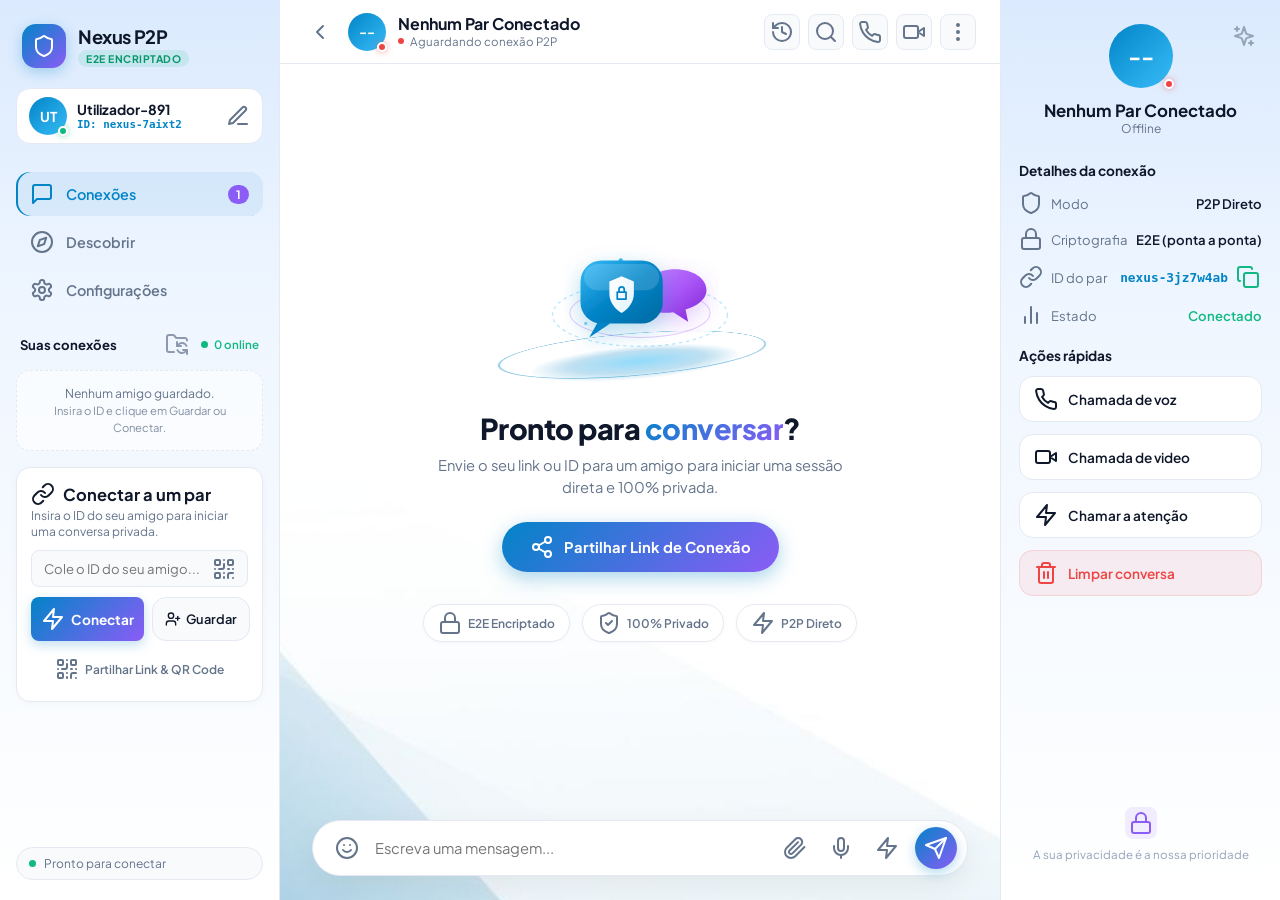
==== commit e1076def: "Add files via upload" ====
--- a/index.html
+++ b/index.html
@@ -84,10 +84,15 @@
       <div class="connections-section">
         <div class="section-header-row">
           <span class="section-label">Suas conexões</span>
-          <span class="online-indicator-pill">
-            <span class="dot-green"></span>
-            <span id="connectionsCountText">1 online</span>
-          </span>
+          <div style="display:flex; align-items:center; gap:8px;">
+            <button type="button" class="btn-backup-mini" id="openBackupModalBtn" title="Backup / Guardar e Restaurar Amigos">
+              <i data-lucide="folder-sync"></i>
+            </button>
+            <span class="online-indicator-pill">
+              <span class="dot-green"></span>
+              <span id="connectionsCountText">0 online</span>
+            </span>
+          </div>
         </div>
 
         <!-- LISTA DE CONEXÕES ATIVAS -->
@@ -160,20 +165,23 @@
             <i data-lucide="chevron-left"></i>
           </button>
           <div class="header-avatar-wrap">
-            <div class="avatar-circle header-avatar" id="chatHeaderAvatar">UT</div>
-            <span class="status-dot online" id="chatHeaderStatusDot"></span>
+            <div class="avatar-circle header-avatar" id="chatHeaderAvatar">--</div>
+            <span class="status-dot offline" id="chatHeaderStatusDot"></span>
           </div>
           <div class="header-user-meta">
-            <h2 id="chatHeaderName">Utilizador-109</h2>
+            <h2 id="chatHeaderName">Nenhum Par Conectado</h2>
             <div class="header-user-sub">
-              <span class="dot-green-tiny"></span>
-              <span id="chatHeaderStatusText">Online • Conexão direta P2P</span>
+              <span class="dot-red-tiny" id="chatHeaderSubDot"></span>
+              <span id="chatHeaderStatusText">Aguardando conexão P2P</span>
             </div>
           </div>
         </div>
 
         <div class="chat-header-actions">
-          <button class="header-btn" id="searchChatBtn" title="Pesquisar">
+          <button class="header-btn" id="headerHistoryBtn" title="Histórico de Mensagens">
+            <i data-lucide="history"></i>
+          </button>
+          <button class="header-btn" id="searchChatBtn" title="Pesquisar mensagens">
             <i data-lucide="search"></i>
           </button>
           <button class="header-btn" id="headerAudioCallBtn" title="Chamada de voz">
@@ -188,8 +196,57 @@
           <button class="header-btn" id="headerMoreOptionsBtn" title="Mais opções">
             <i data-lucide="more-vertical"></i>
           </button>
+
+          <!-- MENU DE OPÇÕES (3 PONTINHOS) -->
+          <div class="header-more-dropdown hidden" id="headerMoreDropdown">
+            <button type="button" class="dropdown-item" id="optOpenHistory">
+              <i data-lucide="history"></i>
+              <span>Histórico de Mensagens</span>
+            </button>
+            <button type="button" class="dropdown-item" id="optExportChat">
+              <i data-lucide="download"></i>
+              <span>Exportar Conversa (.txt)</span>
+            </button>
+            <button type="button" class="dropdown-item" id="optToggleSound">
+              <i data-lucide="volume-2" id="optSoundIcon"></i>
+              <span id="optSoundText">Sons de Notificação: Ligados</span>
+            </button>
+            <button type="button" class="dropdown-item" id="optPartnerInfo">
+              <i data-lucide="info"></i>
+              <span>Informações do Contacto</span>
+            </button>
+            <div class="dropdown-divider"></div>
+            <button type="button" class="dropdown-item" id="optClearChat">
+              <i data-lucide="trash-2"></i>
+              <span>Limpar Conversa</span>
+            </button>
+            <button type="button" class="dropdown-item text-danger" id="optDisconnect">
+              <i data-lucide="log-out"></i>
+              <span>Desconectar Amigo</span>
+            </button>
+          </div>
         </div>
       </header>
+
+      <!-- BARRA DE PESQUISA NA CONVERSA -->
+      <div class="chat-search-bar hidden" id="chatSearchBar">
+        <div class="search-input-box">
+          <i data-lucide="search" class="search-icon-inside"></i>
+          <input type="text" id="chatSearchInput" placeholder="Pesquisar mensagens na conversa..." autocomplete="off" />
+          <span class="search-count-badge" id="chatSearchCount">0/0</span>
+        </div>
+        <div class="search-nav-buttons">
+          <button type="button" class="search-nav-btn" id="chatSearchPrevBtn" title="Mensagem anterior (Shift+Enter)">
+            <i data-lucide="chevron-up"></i>
+          </button>
+          <button type="button" class="search-nav-btn" id="chatSearchNextBtn" title="Próxima mensagem (Enter)">
+            <i data-lucide="chevron-down"></i>
+          </button>
+          <button type="button" class="search-nav-btn close-search-btn" id="chatSearchCloseBtn" title="Fechar pesquisa (Esc)">
+            <i data-lucide="x"></i>
+          </button>
+        </div>
+      </div>
 
       <!-- CORPO DO CHAT COM A ILUSTRAÇÃO HERO -->
       <div class="chat-body-container" id="chatBodyContainer">
@@ -366,14 +423,14 @@
       <!-- PERFIL DO PAR -->
       <div class="peer-profile-header">
         <div class="peer-profile-avatar-wrap">
-          <div class="avatar-circle large-avatar" id="rightPanelAvatar">UT</div>
-          <span class="status-dot online"></span>
+          <div class="avatar-circle large-avatar" id="rightPanelAvatar">--</div>
+          <span class="status-dot offline" id="rightPanelStatusDot"></span>
         </div>
         <button class="sparkle-btn" title="Privacidade Garantida">
           <i data-lucide="sparkles"></i>
         </button>
-        <h3 class="peer-profile-name" id="rightPanelName">Utilizador-109</h3>
-        <span class="peer-profile-status" id="rightPanelStatus">Online agora</span>
+        <h3 class="peer-profile-name" id="rightPanelName">Nenhum Par Conectado</h3>
+        <span class="peer-profile-status" id="rightPanelStatus">Offline</span>
       </div>
 
       <!-- SECÇÃO: DETALHES DA CONEXÃO -->
@@ -535,12 +592,103 @@
     </div>
   </div>
 
+  <!-- MODAL DE BACKUP / EXPORTAR E IMPORTAR AMIGOS -->
+  <div class="modal-backdrop hidden" id="backupModal">
+    <div class="modal-card">
+      <div class="modal-card-header">
+        <h3><i data-lucide="folder-sync"></i> Backup de Amigos</h3>
+        <button class="icon-btn-close" id="closeBackupModalBtn"><i data-lucide="x"></i></button>
+      </div>
+      <div class="modal-card-body">
+        <p style="font-size:0.85rem; color:var(--text-muted); margin-bottom:12px;">
+          Guarde a lista dos seus amigos para nunca a perder, mesmo ao limpar o navegador ou aceder de outro computador/telemóvel:
+        </p>
+
+        <div class="modal-field">
+          <label>Código de Backup dos Amigos:</label>
+          <div style="display:flex; flex-direction:column; gap:8px;">
+            <textarea id="backupDataTextarea" rows="4" style="width:100%; font-family:monospace; font-size:0.8rem; padding:8px; border-radius:var(--radius-md); border:1px solid var(--border-light); resize:none;" placeholder="Clique em 'Copiar Backup' para guardar ou cole aqui para restaurar..."></textarea>
+          </div>
+        </div>
+
+        <div style="display:flex; gap:10px; margin-top:12px;">
+          <button type="button" class="btn-copy-modal" id="btnExportContacts" style="flex:1; justify-content:center; padding:10px;">
+            <i data-lucide="copy"></i> Copiar Backup
+          </button>
+          <button type="button" class="btn-copy-modal" id="btnImportContacts" style="flex:1; justify-content:center; padding:10px; background:linear-gradient(135deg, #059669 0%, #10b981 100%); color:white;">
+            <i data-lucide="download"></i> Restaurar Amigos
+          </button>
+        </div>
+      </div>
+    </div>
+  <!-- MODAL ARRASTÁVEL DE HISTÓRICO DE CONVERSAS -->
+  <div class="history-modal-overlay hidden" id="historyOverlay">
+    <div class="history-modal-box" id="historyModalBox">
+      <!-- CABEÇALHO ARRASTÁVEL -->
+      <div class="history-modal-header" id="historyModalHeader" title="Clique e arraste para mover a janela">
+        <div class="history-header-title">
+          <i data-lucide="grip-horizontal" class="history-drag-icon"></i>
+          <i data-lucide="history" style="color:var(--primary); width:18px; height:18px;"></i>
+          <span>Histórico de Mensagens</span>
+        </div>
+        <div class="history-header-actions">
+          <span class="history-count-badge" id="historyTotalBadge">0 mensagens</span>
+          <button type="button" class="history-btn-close" id="closeHistoryModalBtn" title="Fechar Histórico (Esc)">
+            <i data-lucide="x"></i>
+          </button>
+        </div>
+      </div>
+
+      <!-- BARRA DE FERRAMENTAS DO HISTÓRICO -->
+      <div class="history-toolbar">
+        <div class="history-contact-select-wrap">
+          <label for="historyPartnerSelect"><i data-lucide="users" style="width:14px; height:14px;"></i> Conversa:</label>
+          <select id="historyPartnerSelect" class="history-select">
+            <!-- Opções geradas dinamicamente -->
+          </select>
+        </div>
+
+        <div class="history-search-wrap">
+          <i data-lucide="search"></i>
+          <input type="text" id="historySearchInput" placeholder="Pesquisar por texto ou data (ex: 19/09)...">
+        </div>
+      </div>
+
+      <!-- CORPO DA LISTA DE MENSAGENS -->
+      <div class="history-body" id="historyModalList">
+        <!-- Itens de mensagem com data completa e hora renderizados aqui -->
+      </div>
+
+      <!-- RODAPÉ DE AÇÕES -->
+      <div class="history-footer">
+        <div class="history-footer-left">
+          <button type="button" class="btn-history-action" id="btnExportHistoryTxt" title="Descarregar histórico deste contacto em .txt">
+            <i data-lucide="download"></i> Exportar (.txt)
+          </button>
+          <button type="button" class="btn-history-action danger" id="btnClearHistoryContact" title="Apagar histórico deste contacto">
+            <i data-lucide="trash-2"></i> Limpar
+          </button>
+        </div>
+        <div class="history-footer-right">
+          <button type="button" class="btn-history-action primary" id="btnLoadHistoryIntoChat" title="Carregar mensagens deste histórico para o ecrã do chat">
+            <i data-lucide="arrow-up-right"></i> Ver no Chat Principal
+          </button>
+        </div>
+      </div>
+    </div>
+  </div>
+
   <!-- MODAL DE CHAMADA DE VÍDEO / VOZ -->
   <div class="call-modal-fullscreen hidden" id="callOverlay">
-    <div class="call-modal-box">
-      <div class="call-modal-header">
-        <span id="callModalTitle">Chamada P2P em Curso</span>
-        <span class="call-duration-tag" id="callDurationDisplay">00:00</span>
+    <div class="call-modal-box" id="callModalBox">
+      <div class="call-modal-header" id="callModalHeader" title="Clique e arraste para mover a janela">
+        <div class="call-modal-header-left">
+          <i data-lucide="grip-horizontal" class="call-drag-icon"></i>
+          <span id="callModalTitle">Chamada P2P em Curso</span>
+        </div>
+        <div class="call-modal-header-right">
+          <span class="call-duration-tag" id="callDurationDisplay">00:00</span>
+        </div>
       </div>
       <div class="call-video-stage" id="callVideoStage">
         <video id="remoteVideoFeed" autoplay playsinline></video>
--- a/style.css
+++ b/style.css
@@ -5,7 +5,7 @@
 
 :root {
   --bg-app: #f6f8fc;
-  --bg-sidebar: #ffffff;
+  --bg-sidebar: linear-gradient(180deg, #dbeafe 0%, #eff6ff 35%, #ffffff 100%);
   --bg-panel: #ffffff;
   --bg-card: #ffffff;
   --bg-subtle: #f8fafc;
@@ -87,7 +87,7 @@
    1. COLUNA ESQUERDA: SIDEBAR
    ========================================================================== */
 .sidebar {
-  background: var(--bg-sidebar);
+  background: linear-gradient(180deg, #dbeafe 0%, #eff6ff 35%, #ffffff 100%);
   border-right: 1px solid var(--border-light);
   display: flex;
   flex-direction: column;
@@ -243,6 +243,31 @@
   border-radius: var(--radius-pill);
   background-color: var(--green-online);
   display: inline-block;
+}
+
+.btn-backup-mini {
+  background: transparent;
+  border: none;
+  color: var(--text-muted);
+  cursor: pointer;
+  padding: 4px;
+  border-radius: var(--radius-sm);
+  display: flex;
+  align-items: center;
+  justify-content: center;
+  opacity: 0.7;
+  transition: all 0.2s ease;
+}
+
+.btn-backup-mini:hover {
+  opacity: 1;
+  color: var(--primary-blue);
+  background: rgba(2, 132, 199, 0.1);
+}
+
+.btn-backup-mini i {
+  width: 15px;
+  height: 15px;
 }
 
 .active-connections-list {
@@ -559,7 +584,7 @@
   height: 100vh;
   position: relative;
   overflow: hidden;
-  background: transparent;
+  background: #ffffff url('fundo.jpg') no-repeat center center / cover;
 }
 
 /* Top Header */
@@ -653,6 +678,215 @@
   color: var(--danger) !important;
 }
 
+/* DROPDOWN DOS 3 PONTINHOS */
+.chat-header-actions {
+  position: relative;
+}
+
+.header-more-dropdown {
+  position: absolute;
+  top: calc(100% + 10px);
+  right: 0;
+  width: 240px;
+  background: #ffffff;
+  border: 1px solid var(--border-light);
+  border-radius: 14px;
+  box-shadow: 0 12px 30px rgba(0, 0, 0, 0.12), 0 4px 10px rgba(0, 0, 0, 0.05);
+  padding: 6px;
+  z-index: 100;
+  animation: fadeInDropdown 0.18s cubic-bezier(0.16, 1, 0.3, 1);
+  display: flex;
+  flex-direction: column;
+  gap: 2px;
+}
+
+@keyframes fadeInDropdown {
+  from {
+    opacity: 0;
+    transform: translateY(-8px) scale(0.95);
+  }
+  to {
+    opacity: 1;
+    transform: translateY(0) scale(1);
+  }
+}
+
+.dropdown-item {
+  display: flex;
+  align-items: center;
+  gap: 10px;
+  padding: 9px 12px;
+  border-radius: 8px;
+  border: none;
+  background: transparent;
+  color: var(--text-dark);
+  font-size: 0.85rem;
+  font-weight: 600;
+  cursor: pointer;
+  width: 100%;
+  text-align: left;
+  transition: all 0.15s;
+}
+
+.dropdown-item:hover {
+  background: #f1f5f9;
+  color: var(--primary);
+}
+
+.dropdown-item i {
+  width: 16px;
+  height: 16px;
+  color: var(--text-muted);
+  flex-shrink: 0;
+}
+
+.dropdown-item:hover i {
+  color: var(--primary);
+}
+
+.dropdown-item.text-danger {
+  color: var(--danger);
+}
+
+.dropdown-item.text-danger i {
+  color: var(--danger);
+}
+
+.dropdown-item.text-danger:hover {
+  background: rgba(239, 68, 68, 0.08);
+  color: var(--danger);
+}
+
+.dropdown-divider {
+  height: 1px;
+  background: var(--border-light);
+  margin: 4px 6px;
+}
+
+/* BARRA DE PESQUISA NO CHAT */
+.chat-search-bar {
+  display: flex;
+  align-items: center;
+  justify-content: space-between;
+  gap: 12px;
+  margin: 10px 18px 4px 18px;
+  padding: 8px 16px;
+  background: #ffffff;
+  border: 1px solid var(--border-light);
+  border-radius: 14px;
+  box-shadow: 0 6px 20px rgba(0, 0, 0, 0.06);
+  z-index: 15;
+  animation: slideDownSearch 0.2s ease-out;
+}
+
+@keyframes slideDownSearch {
+  from {
+    transform: translateY(-100%);
+    opacity: 0;
+  }
+  to {
+    transform: translateY(0);
+    opacity: 1;
+  }
+}
+
+.search-input-box {
+  flex: 1;
+  position: relative;
+  display: flex;
+  align-items: center;
+}
+
+.search-icon-inside {
+  position: absolute;
+  left: 12px;
+  width: 16px;
+  height: 16px;
+  color: var(--text-muted);
+  pointer-events: none;
+}
+
+.search-input-box input {
+  width: 100%;
+  height: 36px;
+  padding: 0 65px 0 36px;
+  border-radius: 10px;
+  border: 1px solid var(--border-light);
+  background: #f8fafc;
+  font-size: 0.88rem;
+  color: var(--text-dark);
+  outline: none;
+  transition: all 0.2s;
+}
+
+.search-input-box input:focus {
+  border-color: var(--primary);
+  background: #ffffff;
+  box-shadow: 0 0 0 3px rgba(2, 132, 199, 0.15);
+}
+
+.search-count-badge {
+  position: absolute;
+  right: 12px;
+  font-size: 0.72rem;
+  font-weight: 700;
+  color: var(--text-muted);
+  background: rgba(148, 163, 184, 0.2);
+  padding: 2px 8px;
+  border-radius: 12px;
+}
+
+.search-nav-buttons {
+  display: flex;
+  align-items: center;
+  gap: 6px;
+}
+
+.search-nav-btn {
+  width: 32px;
+  height: 32px;
+  border-radius: var(--radius-sm);
+  background: #f1f5f9;
+  border: 1px solid var(--border-light);
+  color: var(--text-dark);
+  cursor: pointer;
+  display: flex;
+  align-items: center;
+  justify-content: center;
+  transition: all 0.15s;
+}
+
+.search-nav-btn:hover {
+  background: #e2e8f0;
+  color: var(--primary);
+}
+
+.search-nav-btn.close-search-btn:hover {
+  background: rgba(239, 68, 68, 0.1);
+  color: var(--danger);
+  border-color: rgba(239, 68, 68, 0.2);
+}
+
+.search-nav-btn i {
+  width: 16px;
+  height: 16px;
+}
+
+/* DESTAQUES DA PESQUISA */
+.chat-search-match {
+  background: #fef08a !important;
+  color: #854d0e !important;
+  border-radius: 3px;
+  padding: 1px 4px;
+  font-weight: 700;
+}
+
+.chat-search-active {
+  background: #38bdf8 !important;
+  color: #0369a1 !important;
+  box-shadow: 0 0 10px rgba(56, 189, 248, 0.8);
+}
+
 /* Chat Body */
 .chat-body-container {
   flex: 1;
@@ -671,16 +905,103 @@
   text-align: center;
   padding: 24px;
   max-width: 500px;
+  perspective: 1000px;
+  perspective-origin: center center;
 }
 
 .hero-illustration {
-  margin-bottom: 20px;
+  margin-bottom: 24px;
+  position: relative;
+  display: flex;
+  align-items: center;
+  justify-content: center;
+  transform-style: preserve-3d;
+  perspective: 900px;
+  transition: transform 0.35s cubic-bezier(0.2, 0.8, 0.2, 1);
+  cursor: pointer;
+}
+
+.hero-illustration:hover {
+  transform: scale(1.05) translateY(-4px);
+}
+
+/* Efeito Pulsar em Azul Animado em Perspetiva 3D (Base Holográfica no Chão) */
+.hero-illustration::before {
+  content: '';
+  position: absolute;
+  bottom: -20px;
+  width: 220px;
+  height: 90px;
+  border-radius: 50%;
+  background: radial-gradient(ellipse at center, rgba(56, 189, 248, 0.55) 0%, rgba(2, 132, 199, 0.25) 45%, transparent 70%);
+  transform-origin: center center;
+  transform: rotateX(68deg) rotateZ(-16deg);
+  animation: heroPulseGlow3d 2.8s infinite ease-in-out;
+  pointer-events: none;
+  z-index: 0;
+}
+
+.hero-illustration::after {
+  content: '';
+  position: absolute;
+  bottom: -25px;
+  width: 270px;
+  height: 115px;
+  border-radius: 50%;
+  border: 2px solid rgba(2, 132, 199, 0.4);
+  transform-origin: center center;
+  transform: rotateX(68deg) rotateZ(-16deg);
+  animation: heroPulseRing3d 2.8s infinite cubic-bezier(0.215, 0.61, 0.355, 1);
+  pointer-events: none;
+  z-index: 0;
 }
 
 .hero-svg {
-  width: 200px;
-  height: 150px;
-  filter: drop-shadow(0 15px 30px rgba(2, 132, 199, 0.15));
+  width: 210px;
+  height: 160px;
+  position: relative;
+  z-index: 1;
+  transform-style: preserve-3d;
+  transform-origin: center center;
+  animation: hero3dFloat 3.8s ease-in-out infinite;
+}
+
+@keyframes heroPulseGlow3d {
+  0%, 100% {
+    transform: rotateX(68deg) rotateZ(-16deg) scale(0.85);
+    opacity: 0.5;
+    filter: drop-shadow(0 0 12px rgba(2, 132, 199, 0.35));
+  }
+  50% {
+    transform: rotateX(68deg) rotateZ(-16deg) scale(1.2);
+    opacity: 0.95;
+    filter: drop-shadow(0 0 35px rgba(2, 132, 199, 0.8));
+  }
+}
+
+@keyframes heroPulseRing3d {
+  0% {
+    transform: rotateX(68deg) rotateZ(-16deg) scale(0.7);
+    opacity: 0.9;
+  }
+  60% {
+    opacity: 0.35;
+  }
+  100% {
+    transform: rotateX(68deg) rotateZ(-16deg) scale(1.4);
+    opacity: 0;
+  }
+}
+
+@keyframes hero3dFloat {
+  0%, 100% {
+    transform: rotateX(14deg) rotateY(-18deg) rotateZ(3deg) translateY(0px);
+    filter: drop-shadow(-14px 22px 28px rgba(2, 132, 199, 0.32));
+  }
+  50% {
+    transform: rotateX(10deg) rotateY(-12deg) rotateZ(1deg) translateY(-12px);
+    filter: drop-shadow(-20px 32px 38px rgba(2, 132, 199, 0.45));
+  }
 }
 
 .hero-title {
@@ -753,6 +1074,27 @@
   width: 14px;
   height: 14px;
   color: var(--primary-blue);
+  animation: iconPulseBlue 2.5s infinite ease-in-out;
+}
+
+.trust-badge:nth-child(2) i {
+  animation-delay: 0.4s;
+}
+
+.trust-badge:nth-child(3) i {
+  animation-delay: 0.8s;
+}
+
+@keyframes iconPulseBlue {
+  0%, 100% {
+    transform: scale(1);
+    filter: drop-shadow(0 0 0px rgba(2, 132, 199, 0));
+  }
+  50% {
+    transform: scale(1.22);
+    color: #0284c7;
+    filter: drop-shadow(0 0 6px rgba(2, 132, 199, 0.8));
+  }
 }
 
 /* Mensagens Reais */
@@ -1014,7 +1356,7 @@
    3. COLUNA DIREITA: PAINEL DE DETALHES DO PAR
    ========================================================================== */
 .peer-sidebar {
-  background: var(--bg-sidebar);
+  background: linear-gradient(180deg, #dbeafe 0%, #eff6ff 35%, #ffffff 100%);
   border-left: 1px solid var(--border-light);
   display: flex;
   flex-direction: column;
@@ -1325,38 +1667,384 @@
   gap: 6px;
 }
 
-/* Chamada Fullscreen */
+/* DIVISOR DE DATA NO CHAT */
+.chat-date-divider {
+  display: flex;
+  align-items: center;
+  justify-content: center;
+  margin: 18px 0 10px 0;
+  position: relative;
+  width: 100%;
+}
+
+.chat-date-divider::before {
+  content: '';
+  position: absolute;
+  left: 8%;
+  right: 8%;
+  height: 1px;
+  background: var(--border-light);
+  z-index: 0;
+}
+
+.chat-date-badge {
+  position: relative;
+  z-index: 1;
+  background: #f1f5f9;
+  border: 1px solid var(--border-light);
+  color: var(--text-muted);
+  font-size: 0.72rem;
+  font-weight: 700;
+  padding: 3px 14px;
+  border-radius: 12px;
+  display: flex;
+  align-items: center;
+  gap: 5px;
+  box-shadow: 0 1px 3px rgba(0,0,0,0.04);
+}
+
+/* MODAL ARRASTÁVEL DE HISTÓRICO DE MENSAGENS */
+.history-modal-overlay {
+  position: fixed;
+  inset: 0;
+  background: rgba(15, 23, 42, 0.45);
+  backdrop-filter: blur(4px);
+  z-index: 110;
+  display: flex;
+  align-items: center;
+  justify-content: center;
+  padding: 16px;
+  pointer-events: none;
+}
+
+.history-modal-box {
+  width: 600px;
+  max-width: 95vw;
+  height: 540px;
+  max-height: 85vh;
+  background: #ffffff;
+  border-radius: 18px;
+  border: 1px solid var(--border-light);
+  box-shadow: 0 25px 60px -10px rgba(0, 0, 0, 0.25), 0 0 0 1px rgba(0, 0, 0, 0.05);
+  display: flex;
+  flex-direction: column;
+  overflow: hidden;
+  position: absolute;
+  top: 50%;
+  left: 50%;
+  transform: translate(-50%, -50%);
+  pointer-events: auto;
+}
+
+.history-modal-header {
+  padding: 12px 18px;
+  display: flex;
+  align-items: center;
+  justify-content: space-between;
+  background: #f8fafc;
+  border-bottom: 1px solid var(--border-light);
+  cursor: grab;
+  user-select: none;
+}
+
+.history-modal-header:active {
+  cursor: grabbing;
+}
+
+.history-header-title {
+  display: flex;
+  align-items: center;
+  gap: 8px;
+  font-weight: 700;
+  font-size: 0.95rem;
+  color: var(--text-dark);
+}
+
+.history-drag-icon {
+  color: var(--text-muted);
+  width: 18px;
+  height: 18px;
+  opacity: 0.7;
+}
+
+.history-header-actions {
+  display: flex;
+  align-items: center;
+  gap: 10px;
+}
+
+.history-count-badge {
+  font-size: 0.72rem;
+  font-weight: 700;
+  color: var(--primary);
+  background: rgba(2, 132, 199, 0.1);
+  padding: 3px 8px;
+  border-radius: 10px;
+}
+
+.history-btn-close {
+  width: 30px;
+  height: 30px;
+  border-radius: 8px;
+  border: none;
+  background: transparent;
+  color: var(--text-muted);
+  display: flex;
+  align-items: center;
+  justify-content: center;
+  cursor: pointer;
+  transition: all 0.15s;
+}
+
+.history-btn-close:hover {
+  background: rgba(239, 68, 68, 0.1);
+  color: var(--danger);
+}
+
+.history-toolbar {
+  padding: 10px 18px;
+  background: #ffffff;
+  border-bottom: 1px solid var(--border-light);
+  display: flex;
+  flex-direction: column;
+  gap: 8px;
+}
+
+.history-contact-select-wrap {
+  display: flex;
+  align-items: center;
+  gap: 8px;
+  font-size: 0.8rem;
+  font-weight: 600;
+  color: var(--text-muted);
+}
+
+.history-select {
+  flex: 1;
+  padding: 6px 10px;
+  border-radius: 8px;
+  border: 1px solid var(--border-light);
+  background: #f8fafc;
+  font-size: 0.82rem;
+  color: var(--text-dark);
+  font-weight: 600;
+  outline: none;
+}
+
+.history-search-wrap {
+  position: relative;
+  display: flex;
+  align-items: center;
+}
+
+.history-search-wrap i {
+  position: absolute;
+  left: 10px;
+  width: 15px;
+  height: 15px;
+  color: var(--text-muted);
+  pointer-events: none;
+}
+
+.history-search-wrap input {
+  width: 100%;
+  height: 34px;
+  padding: 0 12px 0 32px;
+  border-radius: 10px;
+  border: 1px solid var(--border-light);
+  background: #f8fafc;
+  font-size: 0.82rem;
+  color: var(--text-dark);
+  outline: none;
+  transition: border-color 0.2s;
+}
+
+.history-search-wrap input:focus {
+  border-color: var(--primary);
+  background: #ffffff;
+}
+
+.history-body {
+  flex: 1;
+  overflow-y: auto;
+  padding: 14px 18px;
+  display: flex;
+  flex-direction: column;
+  gap: 10px;
+  background: #fafafa;
+}
+
+.history-item {
+  display: flex;
+  flex-direction: column;
+  gap: 4px;
+  padding: 10px 12px;
+  background: #ffffff;
+  border: 1px solid var(--border-light);
+  border-radius: 12px;
+  box-shadow: 0 1px 3px rgba(0, 0, 0, 0.03);
+}
+
+.history-item.me {
+  border-left: 4px solid var(--primary);
+}
+
+.history-item.peer {
+  border-left: 4px solid var(--secondary);
+}
+
+.history-item-top {
+  display: flex;
+  justify-content: space-between;
+  align-items: center;
+  font-size: 0.72rem;
+}
+
+.history-item-sender {
+  font-weight: 700;
+  color: var(--text-dark);
+}
+
+.history-item-datetime {
+  color: var(--text-muted);
+  font-family: monospace;
+  font-size: 0.7rem;
+}
+
+.history-item-text {
+  font-size: 0.85rem;
+  color: var(--text-main);
+  line-height: 1.4;
+  word-break: break-word;
+}
+
+.history-empty-placeholder {
+  margin: auto;
+  text-align: center;
+  color: var(--text-muted);
+  padding: 30px 20px;
+  font-size: 0.85rem;
+}
+
+.history-footer {
+  padding: 10px 18px;
+  background: #f8fafc;
+  border-top: 1px solid var(--border-light);
+  display: flex;
+  align-items: center;
+  justify-content: space-between;
+  gap: 8px;
+}
+
+.history-footer-left,
+.history-footer-right {
+  display: flex;
+  align-items: center;
+  gap: 8px;
+}
+
+.btn-history-action {
+  padding: 7px 12px;
+  border-radius: 8px;
+  border: 1px solid var(--border-light);
+  background: #ffffff;
+  color: var(--text-dark);
+  font-size: 0.78rem;
+  font-weight: 600;
+  display: flex;
+  align-items: center;
+  gap: 6px;
+  cursor: pointer;
+  transition: all 0.15s;
+}
+
+.btn-history-action:hover {
+  background: #f1f5f9;
+  color: var(--primary);
+}
+
+.btn-history-action.primary {
+  background: linear-gradient(135deg, #0284c7 0%, #0369a1 100%);
+  color: #ffffff;
+  border: none;
+}
+
+.btn-history-action.primary:hover {
+  filter: brightness(1.1);
+}
+
+.btn-history-action.danger:hover {
+  background: rgba(239, 68, 68, 0.1);
+  color: var(--danger);
+  border-color: rgba(239, 68, 68, 0.2);
+}
+
+/* Chamada Fullscreen / Modal Flutuante Arrastável */
 .call-modal-fullscreen {
   position: fixed;
   inset: 0;
-  background: rgba(10, 14, 23, 0.95);
-  backdrop-filter: blur(16px);
+  background: rgba(10, 14, 23, 0.45);
+  backdrop-filter: blur(4px);
   z-index: 120;
   display: flex;
   align-items: center;
   justify-content: center;
-  padding: 24px;
+  padding: 16px;
+  pointer-events: none;
 }
 
 .call-modal-box {
-  width: 100%;
-  max-width: 900px;
-  height: 80vh;
-  background: #000;
+  width: 620px;
+  max-width: 94vw;
+  height: 440px;
+  max-height: 80vh;
+  background: #0b0f19;
   border-radius: var(--radius-lg);
+  border: 1px solid rgba(255, 255, 255, 0.15);
+  box-shadow: 0 20px 60px rgba(0, 0, 0, 0.65), 0 0 0 1px rgba(255, 255, 255, 0.1);
   display: flex;
   flex-direction: column;
   overflow: hidden;
-  position: relative;
+  position: absolute;
+  top: 50%;
+  left: 50%;
+  transform: translate(-50%, -50%);
+  pointer-events: auto;
 }
 
 .call-modal-header {
-  padding: 16px 20px;
+  padding: 12px 18px;
   display: flex;
   align-items: center;
   justify-content: space-between;
   color: white;
-  background: rgba(0, 0, 0, 0.5);
+  background: rgba(15, 23, 42, 0.9);
+  border-bottom: 1px solid rgba(255, 255, 255, 0.1);
+  cursor: grab;
+  user-select: none;
+}
+
+.call-modal-header:active {
+  cursor: grabbing;
+}
+
+.call-modal-header-left {
+  display: flex;
+  align-items: center;
+  gap: 10px;
+  font-weight: 600;
+  font-size: 0.9rem;
+}
+
+.call-drag-icon {
+  width: 18px;
+  height: 18px;
+  opacity: 0.6;
+}
+
+.call-modal-header-right {
+  display: flex;
+  align-items: center;
 }
 
 .call-duration-tag {
@@ -1466,14 +2154,17 @@
 
 .call-pip-video {
   position: absolute;
-  top: 16px;
-  right: 16px;
-  width: 160px;
-  height: 110px;
+  top: 12px;
+  right: 12px;
+  width: 120px;
+  height: 85px;
   border-radius: var(--radius-md);
   border: 2px solid rgba(255, 255, 255, 0.3);
   overflow: hidden;
   background: #111;
+  z-index: 10;
+  box-shadow: 0 4px 12px rgba(0, 0, 0, 0.5);
+  cursor: pointer;
 }
 
 #localVideoFeed {
@@ -1495,16 +2186,17 @@
 }
 
 .call-controls-bar {
-  padding: 18px;
-  display: flex;
-  justify-content: center;
-  gap: 18px;
-  background: rgba(0, 0, 0, 0.4);
+  padding: 12px 18px;
+  display: flex;
+  justify-content: center;
+  gap: 16px;
+  background: rgba(0, 0, 0, 0.5);
+  border-top: 1px solid rgba(255, 255, 255, 0.08);
 }
 
 .call-btn-circle {
-  width: 50px;
-  height: 50px;
+  width: 44px;
+  height: 44px;
   border-radius: var(--radius-pill);
   border: none;
   background: rgba(255, 255, 255, 0.15);
@@ -1910,3 +2602,350 @@
   100% { transform: scale(1); opacity: 1; }
 }
 
+/* ==========================================================================
+   DIVISORES DE DATA NO CHAT & TAGS DE DATA
+   ========================================================================== */
+.chat-date-divider {
+  display: flex;
+  align-items: center;
+  justify-content: center;
+  margin: 18px 0 10px 0;
+  width: 100%;
+  user-select: none;
+}
+
+.chat-date-badge {
+  display: inline-flex;
+  align-items: center;
+  gap: 6px;
+  padding: 4px 14px;
+  background: rgba(241, 245, 249, 0.85);
+  backdrop-filter: blur(8px);
+  border: 1px solid rgba(203, 213, 225, 0.6);
+  border-radius: var(--radius-pill);
+  font-size: 0.73rem;
+  font-weight: 600;
+  color: var(--text-muted);
+  box-shadow: 0 1px 4px rgba(0, 0, 0, 0.04);
+}
+
+.chat-date-badge i {
+  color: var(--primary);
+  width: 12px;
+  height: 12px;
+}
+
+.msg-date-tag {
+  opacity: 0.75;
+  margin-right: 5px;
+  font-weight: 500;
+  font-size: 0.7rem;
+}
+
+/* ==========================================================================
+   MODAL FLUTUANTE ARRASTÁVEL DE HISTÓRICO DE MENSAGENS (DESKTOP)
+   ========================================================================== */
+.history-modal-overlay {
+  position: fixed;
+  inset: 0;
+  background: rgba(15, 23, 42, 0.45);
+  backdrop-filter: blur(3px);
+  z-index: 125;
+  display: flex;
+  align-items: center;
+  justify-content: center;
+  pointer-events: none;
+}
+
+.history-modal-box {
+  width: 680px;
+  max-width: 95vw;
+  height: 560px;
+  max-height: 85vh;
+  background: var(--bg-card);
+  border-radius: var(--radius-lg);
+  border: 1px solid var(--border-light);
+  box-shadow: 0 24px 60px rgba(15, 23, 42, 0.28), 0 0 0 1px rgba(255, 255, 255, 0.2);
+  display: flex;
+  flex-direction: column;
+  overflow: hidden;
+  position: absolute;
+  top: 50%;
+  left: 50%;
+  transform: translate(-50%, -50%);
+  pointer-events: auto;
+  animation: modalFadeIn 0.2s ease-out;
+}
+
+@keyframes modalFadeIn {
+  from { opacity: 0; transform: translate(-50%, -48%) scale(0.97); }
+  to { opacity: 1; transform: translate(-50%, -50%) scale(1); }
+}
+
+.history-modal-header {
+  padding: 12px 18px;
+  display: flex;
+  align-items: center;
+  justify-content: space-between;
+  background: linear-gradient(180deg, rgba(248, 250, 252, 0.95), rgba(241, 245, 249, 0.95));
+  border-bottom: 1px solid var(--border-light);
+  cursor: grab;
+  user-select: none;
+}
+
+.history-modal-header:active {
+  cursor: grabbing;
+}
+
+.history-header-title {
+  display: flex;
+  align-items: center;
+  gap: 8px;
+  font-weight: 700;
+  font-size: 0.92rem;
+  color: var(--text-dark);
+}
+
+.history-drag-icon {
+  width: 16px;
+  height: 16px;
+  color: var(--text-muted);
+}
+
+.history-header-actions {
+  display: flex;
+  align-items: center;
+  gap: 10px;
+}
+
+.history-count-badge {
+  font-size: 0.72rem;
+  font-weight: 600;
+  padding: 3px 9px;
+  background: rgba(37, 99, 235, 0.1);
+  color: var(--primary);
+  border-radius: var(--radius-pill);
+}
+
+.history-btn-close {
+  background: none;
+  border: none;
+  width: 28px;
+  height: 28px;
+  border-radius: var(--radius-sm);
+  display: flex;
+  align-items: center;
+  justify-content: center;
+  color: var(--text-muted);
+  cursor: pointer;
+  transition: all 0.15s ease;
+}
+
+.history-btn-close:hover {
+  background: rgba(239, 68, 68, 0.1);
+  color: var(--red-danger);
+}
+
+.history-toolbar {
+  padding: 10px 16px;
+  background: #fdfdfd;
+  border-bottom: 1px solid var(--border-light);
+  display: flex;
+  align-items: center;
+  gap: 12px;
+  flex-wrap: wrap;
+}
+
+.history-contact-select-wrap {
+  display: flex;
+  align-items: center;
+  gap: 6px;
+  font-size: 0.8rem;
+  font-weight: 600;
+  color: var(--text-dark);
+}
+
+.history-select {
+  padding: 6px 12px;
+  border: 1px solid var(--border-light);
+  border-radius: var(--radius-sm);
+  background: white;
+  font-size: 0.8rem;
+  font-weight: 500;
+  color: var(--text-dark);
+  outline: none;
+  cursor: pointer;
+  max-width: 220px;
+}
+
+.history-select:focus {
+  border-color: var(--primary);
+}
+
+.history-search-wrap {
+  flex: 1;
+  min-width: 180px;
+  display: flex;
+  align-items: center;
+  gap: 8px;
+  padding: 5px 12px;
+  background: white;
+  border: 1px solid var(--border-light);
+  border-radius: var(--radius-pill);
+}
+
+.history-search-wrap i {
+  width: 14px;
+  height: 14px;
+  color: var(--text-muted);
+}
+
+.history-search-wrap input {
+  border: none;
+  outline: none;
+  background: transparent;
+  font-size: 0.8rem;
+  width: 100%;
+  color: var(--text-dark);
+}
+
+.history-body {
+  flex: 1;
+  overflow-y: auto;
+  padding: 16px;
+  display: flex;
+  flex-direction: column;
+  gap: 10px;
+  background: #f8fafc;
+}
+
+.history-empty-placeholder {
+  display: flex;
+  flex-direction: column;
+  align-items: center;
+  justify-content: center;
+  height: 100%;
+  color: var(--text-muted);
+  font-size: 0.86rem;
+  padding: 40px 20px;
+  text-align: center;
+}
+
+.history-item {
+  display: flex;
+  flex-direction: column;
+  max-width: 82%;
+  padding: 9px 13px;
+  border-radius: var(--radius-md);
+  font-size: 0.85rem;
+  line-height: 1.4;
+  box-shadow: 0 1px 3px rgba(0, 0, 0, 0.04);
+}
+
+.history-item.me {
+  align-self: flex-end;
+  background: linear-gradient(135deg, #eff6ff 0%, #dbeafe 100%);
+  border: 1px solid rgba(59, 130, 246, 0.25);
+  border-bottom-right-radius: 2px;
+}
+
+.history-item.peer {
+  align-self: flex-start;
+  background: white;
+  border: 1px solid var(--border-light);
+  border-bottom-left-radius: 2px;
+}
+
+.history-item-top {
+  display: flex;
+  align-items: center;
+  justify-content: space-between;
+  gap: 10px;
+  margin-bottom: 4px;
+  font-size: 0.72rem;
+}
+
+.history-item-sender {
+  font-weight: 700;
+  color: var(--primary);
+}
+
+.history-item.peer .history-item-sender {
+  color: #0f172a;
+}
+
+.history-item-datetime {
+  color: var(--text-muted);
+  font-size: 0.7rem;
+  white-space: nowrap;
+}
+
+.history-item-text {
+  word-break: break-word;
+  color: var(--text-dark);
+}
+
+.history-footer {
+  padding: 10px 16px;
+  background: white;
+  border-top: 1px solid var(--border-light);
+  display: flex;
+  align-items: center;
+  justify-content: space-between;
+  gap: 10px;
+  flex-wrap: wrap;
+}
+
+.history-footer-left,
+.history-footer-right {
+  display: flex;
+  align-items: center;
+  gap: 8px;
+}
+
+.btn-history-action {
+  display: inline-flex;
+  align-items: center;
+  gap: 6px;
+  padding: 6px 12px;
+  font-size: 0.78rem;
+  font-weight: 600;
+  border-radius: var(--radius-sm);
+  border: 1px solid var(--border-light);
+  background: white;
+  color: var(--text-dark);
+  cursor: pointer;
+  transition: all 0.15s ease;
+}
+
+.btn-history-action i {
+  width: 14px;
+  height: 14px;
+}
+
+.btn-history-action:hover {
+  background: #f1f5f9;
+  border-color: #cbd5e1;
+}
+
+.btn-history-action.primary {
+  background: var(--primary);
+  color: white;
+  border-color: var(--primary);
+}
+
+.btn-history-action.primary:hover {
+  opacity: 0.92;
+  box-shadow: 0 2px 8px rgba(37, 99, 235, 0.25);
+}
+
+.btn-history-action.danger {
+  color: var(--red-danger);
+  border-color: rgba(239, 68, 68, 0.3);
+}
+
+.btn-history-action.danger:hover {
+  background: rgba(239, 68, 68, 0.08);
+}
+
+
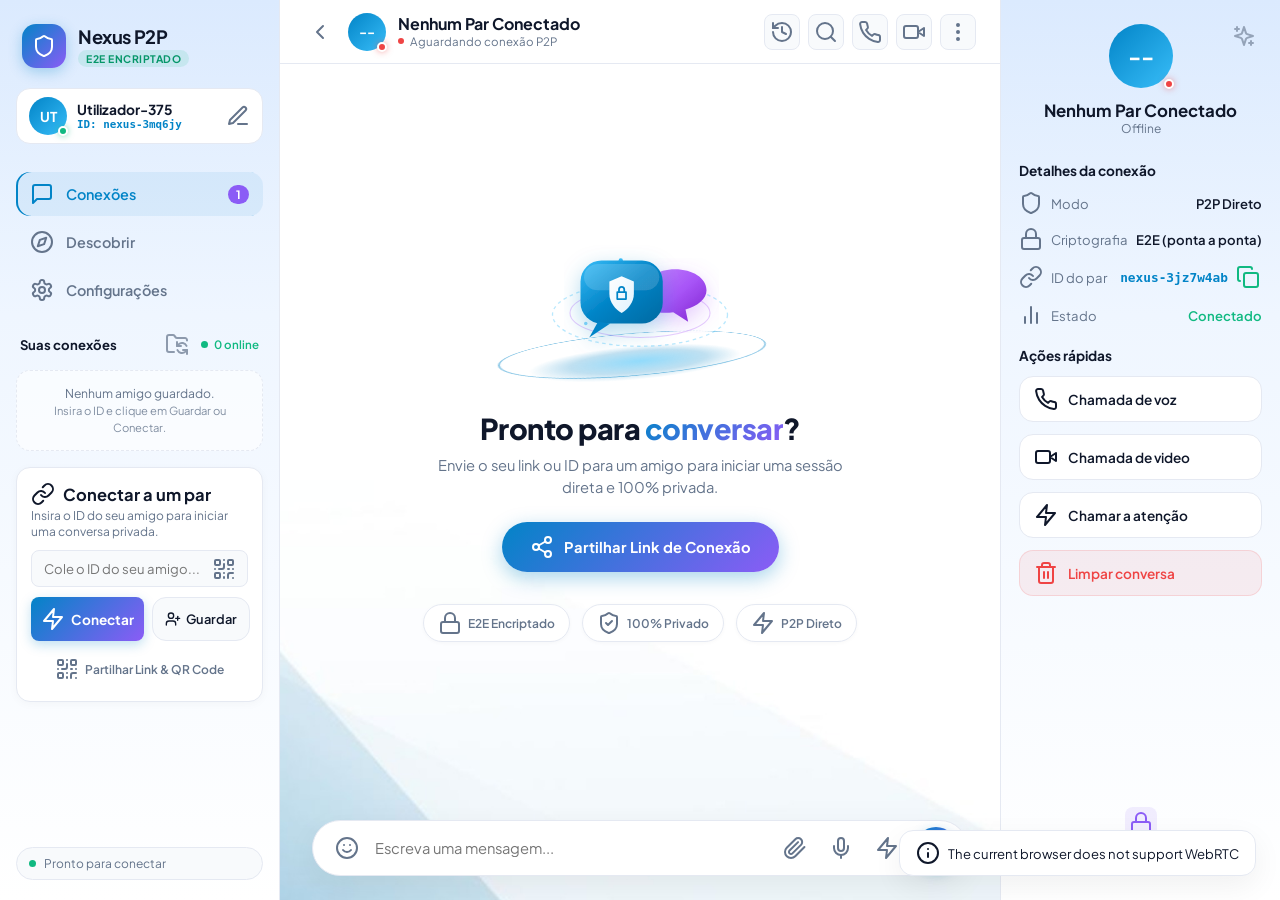
==== commit 2e8a34b6: "Add files via upload" ====
--- a/index.html
+++ b/index.html
@@ -592,35 +592,74 @@
     </div>
   </div>
 
-  <!-- MODAL DE BACKUP / EXPORTAR E IMPORTAR AMIGOS -->
+  <!-- MODAL DE BACKUP / EXPORTAR E IMPORTAR AMIGOS (.JSON) -->
   <div class="modal-backdrop hidden" id="backupModal">
-    <div class="modal-card">
+    <div class="modal-card" style="max-width: 460px;">
       <div class="modal-card-header">
-        <h3><i data-lucide="folder-sync"></i> Backup de Amigos</h3>
+        <h3><i data-lucide="folder-sync"></i> Backup de Amigos (.JSON)</h3>
         <button class="icon-btn-close" id="closeBackupModalBtn"><i data-lucide="x"></i></button>
       </div>
       <div class="modal-card-body">
-        <p style="font-size:0.85rem; color:var(--text-muted); margin-bottom:12px;">
-          Guarde a lista dos seus amigos para nunca a perder, mesmo ao limpar o navegador ou aceder de outro computador/telemóvel:
+        <p style="font-size:0.85rem; color:var(--text-muted); margin-bottom:14px; line-height:1.4;">
+          Guarde os seus amigos e respetivos dados num ficheiro <strong>.json</strong>. Para restaurar, basta carregar o ficheiro guardado:
         </p>
 
-        <div class="modal-field">
-          <label>Código de Backup dos Amigos:</label>
-          <div style="display:flex; flex-direction:column; gap:8px;">
-            <textarea id="backupDataTextarea" rows="4" style="width:100%; font-family:monospace; font-size:0.8rem; padding:8px; border-radius:var(--radius-md); border:1px solid var(--border-light); resize:none;" placeholder="Clique em 'Copiar Backup' para guardar ou cole aqui para restaurar..."></textarea>
-          </div>
-        </div>
-
-        <div style="display:flex; gap:10px; margin-top:12px;">
-          <button type="button" class="btn-copy-modal" id="btnExportContacts" style="flex:1; justify-content:center; padding:10px;">
-            <i data-lucide="copy"></i> Copiar Backup
-          </button>
-          <button type="button" class="btn-copy-modal" id="btnImportContacts" style="flex:1; justify-content:center; padding:10px; background:linear-gradient(135deg, #059669 0%, #10b981 100%); color:white;">
-            <i data-lucide="download"></i> Restaurar Amigos
-          </button>
-        </div>
+        <!-- AÇÕES PRINCIPAIS EM FORMATO .JSON -->
+        <div style="display:flex; flex-direction:column; gap:10px; margin-bottom:14px;">
+          <!-- BOTÃO DESCARREGAR FICHEIRO JSON -->
+          <button type="button" class="btn-copy-modal" id="btnDownloadJsonBackup" style="display:flex; align-items:center; justify-content:space-between; padding:12px 14px; background:linear-gradient(135deg, rgba(2, 132, 199, 0.08) 0%, rgba(2, 132, 199, 0.16) 100%); border:1px solid rgba(2, 132, 199, 0.3); border-radius:var(--radius-md); cursor:pointer; width:100%; transition:all 0.2s ease;">
+            <div style="display:flex; align-items:center; gap:10px; text-align:left;">
+              <div style="width:36px; height:36px; border-radius:8px; background:var(--primary); color:white; display:flex; align-items:center; justify-content:center; flex-shrink:0;">
+                <i data-lucide="file-down"></i>
+              </div>
+              <div>
+                <div style="font-weight:700; font-size:0.88rem; color:var(--text-main);">Guardar Ficheiro JSON</div>
+                <div style="font-size:0.75rem; color:var(--text-muted);">Descarrega nexus-amigos-backup.json</div>
+              </div>
+            </div>
+            <i data-lucide="download" style="color:var(--primary); width:18px; height:18px;"></i>
+          </button>
+
+          <!-- INPUT DE FICHEIRO ESCONDIDO -->
+          <input type="file" id="contactsJsonFileInput" accept=".json,application/json" style="display:none;">
+
+          <!-- ÁREA CLICÁVEL / DRAG & DROP PARA RESTAURAR FICHEIRO JSON -->
+          <div id="backupDropZone" style="border:2px dashed rgba(16, 185, 129, 0.4); background:rgba(16, 185, 129, 0.05); border-radius:var(--radius-md); padding:16px; text-align:center; cursor:pointer; transition:all 0.2s ease;">
+            <div style="width:38px; height:38px; margin:0 auto 6px; border-radius:50%; background:rgba(16, 185, 129, 0.15); color:#059669; display:flex; align-items:center; justify-content:center;">
+              <i data-lucide="file-up"></i>
+            </div>
+            <div style="font-weight:700; font-size:0.88rem; color:#065f46; margin-bottom:2px;">Carregar Ficheiro JSON para Restaurar</div>
+            <div style="font-size:0.75rem; color:var(--text-muted);">Clique para escolher o ficheiro .json ou arraste para aqui</div>
+          </div>
+        </div>
+
+        <!-- OPÇÃO DE BACKUP AUTOMÁTICO -->
+        <div style="background:var(--bg-surface-subtle); border:1px solid var(--border-light); border-radius:var(--radius-md); padding:10px 12px; margin-bottom:14px; display:flex; align-items:flex-start; gap:8px;">
+          <input type="checkbox" id="chkAutoDownloadBackup" style="margin-top:3px; cursor:pointer; width:16px; height:16px; accent-color:var(--primary);">
+          <label for="chkAutoDownloadBackup" style="font-size:0.8rem; color:var(--text-main); cursor:pointer; line-height:1.35;">
+            <strong>Backup Automático:</strong> Descarregar ficheiro .json automaticamente sempre que adicionar ou alterar amigos.
+          </label>
+        </div>
+
+        <!-- OPÇÕES AVANÇADAS (CÓDIGO TEXTO) -->
+        <details style="font-size:0.8rem; color:var(--text-muted);">
+          <summary style="cursor:pointer; font-weight:600; padding:4px 0; user-select:none;">Opções avançadas (copiar/colar código texto)</summary>
+          <div style="margin-top:8px; display:flex; flex-direction:column; gap:8px;">
+            <textarea id="backupDataTextarea" rows="3" style="width:100%; font-family:monospace; font-size:0.75rem; padding:8px; border-radius:var(--radius-sm); border:1px solid var(--border-light); resize:none;" placeholder="Cole aqui o código JSON para restaurar manualmente..."></textarea>
+            <div style="display:flex; gap:8px;">
+              <button type="button" class="btn-copy-modal" id="btnExportContacts" style="flex:1; justify-content:center; padding:8px; font-size:0.8rem;">
+                <i data-lucide="copy"></i> Copiar Código
+              </button>
+              <button type="button" class="btn-copy-modal" id="btnImportContacts" style="flex:1; justify-content:center; padding:8px; font-size:0.8rem; background:linear-gradient(135deg, #059669 0%, #10b981 100%); color:white;">
+                <i data-lucide="check"></i> Restaurar Código
+              </button>
+            </div>
+          </div>
+        </details>
       </div>
     </div>
+  </div>
+
   <!-- MODAL ARRASTÁVEL DE HISTÓRICO DE CONVERSAS -->
   <div class="history-modal-overlay hidden" id="historyOverlay">
     <div class="history-modal-box" id="historyModalBox">
--- a/style.css
+++ b/style.css
@@ -2654,7 +2654,7 @@
   display: flex;
   align-items: center;
   justify-content: center;
-  pointer-events: none;
+  pointer-events: auto;
 }
 
 .history-modal-box {
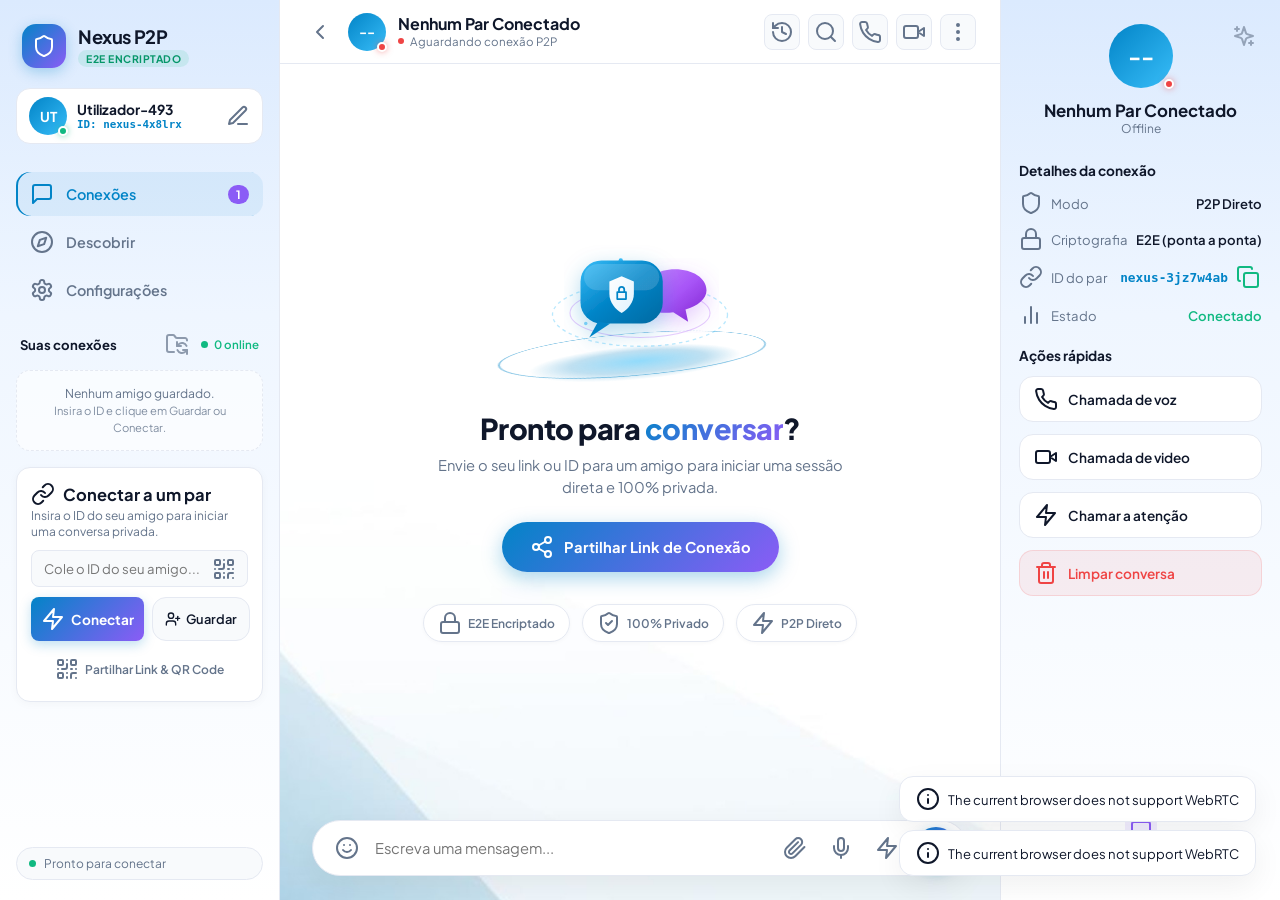
==== commit d08516b1: "Add files via upload" ====
--- a/index.html
+++ b/index.html
@@ -16,6 +16,8 @@
   <link rel="preconnect" href="https://fonts.gstatic.com" crossorigin>
   <link href="https://fonts.googleapis.com/css2?family=Plus+Jakarta+Sans:wght@300;400;500;600;700;800&display=swap" rel="stylesheet">
   <link rel="stylesheet" href="style.css">
+  <link rel="manifest" href="manifest.json">
+  <meta name="theme-color" content="#0284c7">
   
   <!-- Bibliotecas Locais -->
   <script src="libs/peerjs.min.js"></script>
@@ -210,6 +212,10 @@
             <button type="button" class="dropdown-item" id="optToggleSound">
               <i data-lucide="volume-2" id="optSoundIcon"></i>
               <span id="optSoundText">Sons de Notificação: Ligados</span>
+            </button>
+            <button type="button" class="dropdown-item" id="optInstallDesktopApp" style="color:var(--primary); font-weight:700;">
+              <i data-lucide="monitor-down"></i>
+              <span>Instalar Aplicação no PC</span>
             </button>
             <button type="button" class="dropdown-item" id="optPartnerInfo">
               <i data-lucide="info"></i>
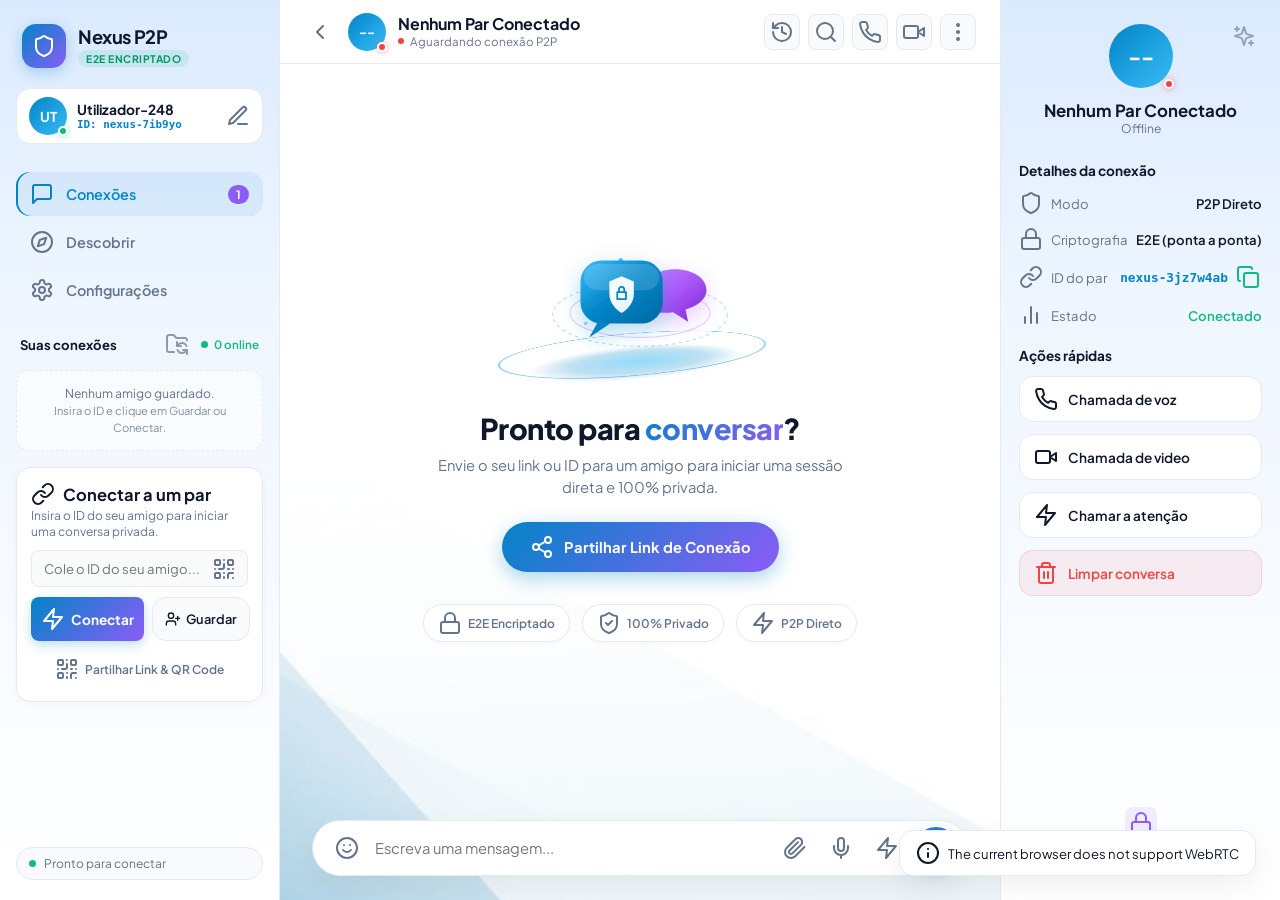
==== commit 2927b6d9: "Add files via upload" ====
--- a/index.html
+++ b/index.html
@@ -627,7 +627,7 @@
           </button>
 
           <!-- INPUT DE FICHEIRO ESCONDIDO -->
-          <input type="file" id="contactsJsonFileInput" accept=".json,application/json" style="display:none;">
+          <input type="file" id="contactsJsonFileInput" accept=".json,application/json,text/plain,*/*" style="display:none;">
 
           <!-- ÁREA CLICÁVEL / DRAG & DROP PARA RESTAURAR FICHEIRO JSON -->
           <div id="backupDropZone" style="border:2px dashed rgba(16, 185, 129, 0.4); background:rgba(16, 185, 129, 0.05); border-radius:var(--radius-md); padding:16px; text-align:center; cursor:pointer; transition:all 0.2s ease;">
@@ -637,6 +637,18 @@
             <div style="font-weight:700; font-size:0.88rem; color:#065f46; margin-bottom:2px;">Carregar Ficheiro JSON para Restaurar</div>
             <div style="font-size:0.75rem; color:var(--text-muted);">Clique para escolher o ficheiro .json ou arraste para aqui</div>
           </div>
+
+          <!-- BOTÃO RESTAURAR DO SERVIDOR / NUVEM -->
+          <button type="button" class="btn-copy-modal" id="btnRestoreServerBackup" style="display:flex; align-items:center; justify-content:space-between; padding:10px 14px; background:rgba(16, 185, 129, 0.08); border:1px solid rgba(16, 185, 129, 0.3); border-radius:var(--radius-md); cursor:pointer; width:100%; transition:all 0.2s ease; color:#059669;">
+            <div style="display:flex; align-items:center; gap:10px; text-align:left;">
+              <i data-lucide="cloud-download" style="width:20px; height:20px;"></i>
+              <div>
+                <div style="font-weight:700; font-size:0.84rem;">Restaurar do Servidor (Nuvem)</div>
+                <div style="font-size:0.72rem; color:var(--text-muted);">Recupera a lista sincronizada automaticamente no servidor</div>
+              </div>
+            </div>
+            <i data-lucide="refresh-cw" style="width:16px; height:16px;"></i>
+          </button>
         </div>
 
         <!-- OPÇÃO DE BACKUP AUTOMÁTICO -->
